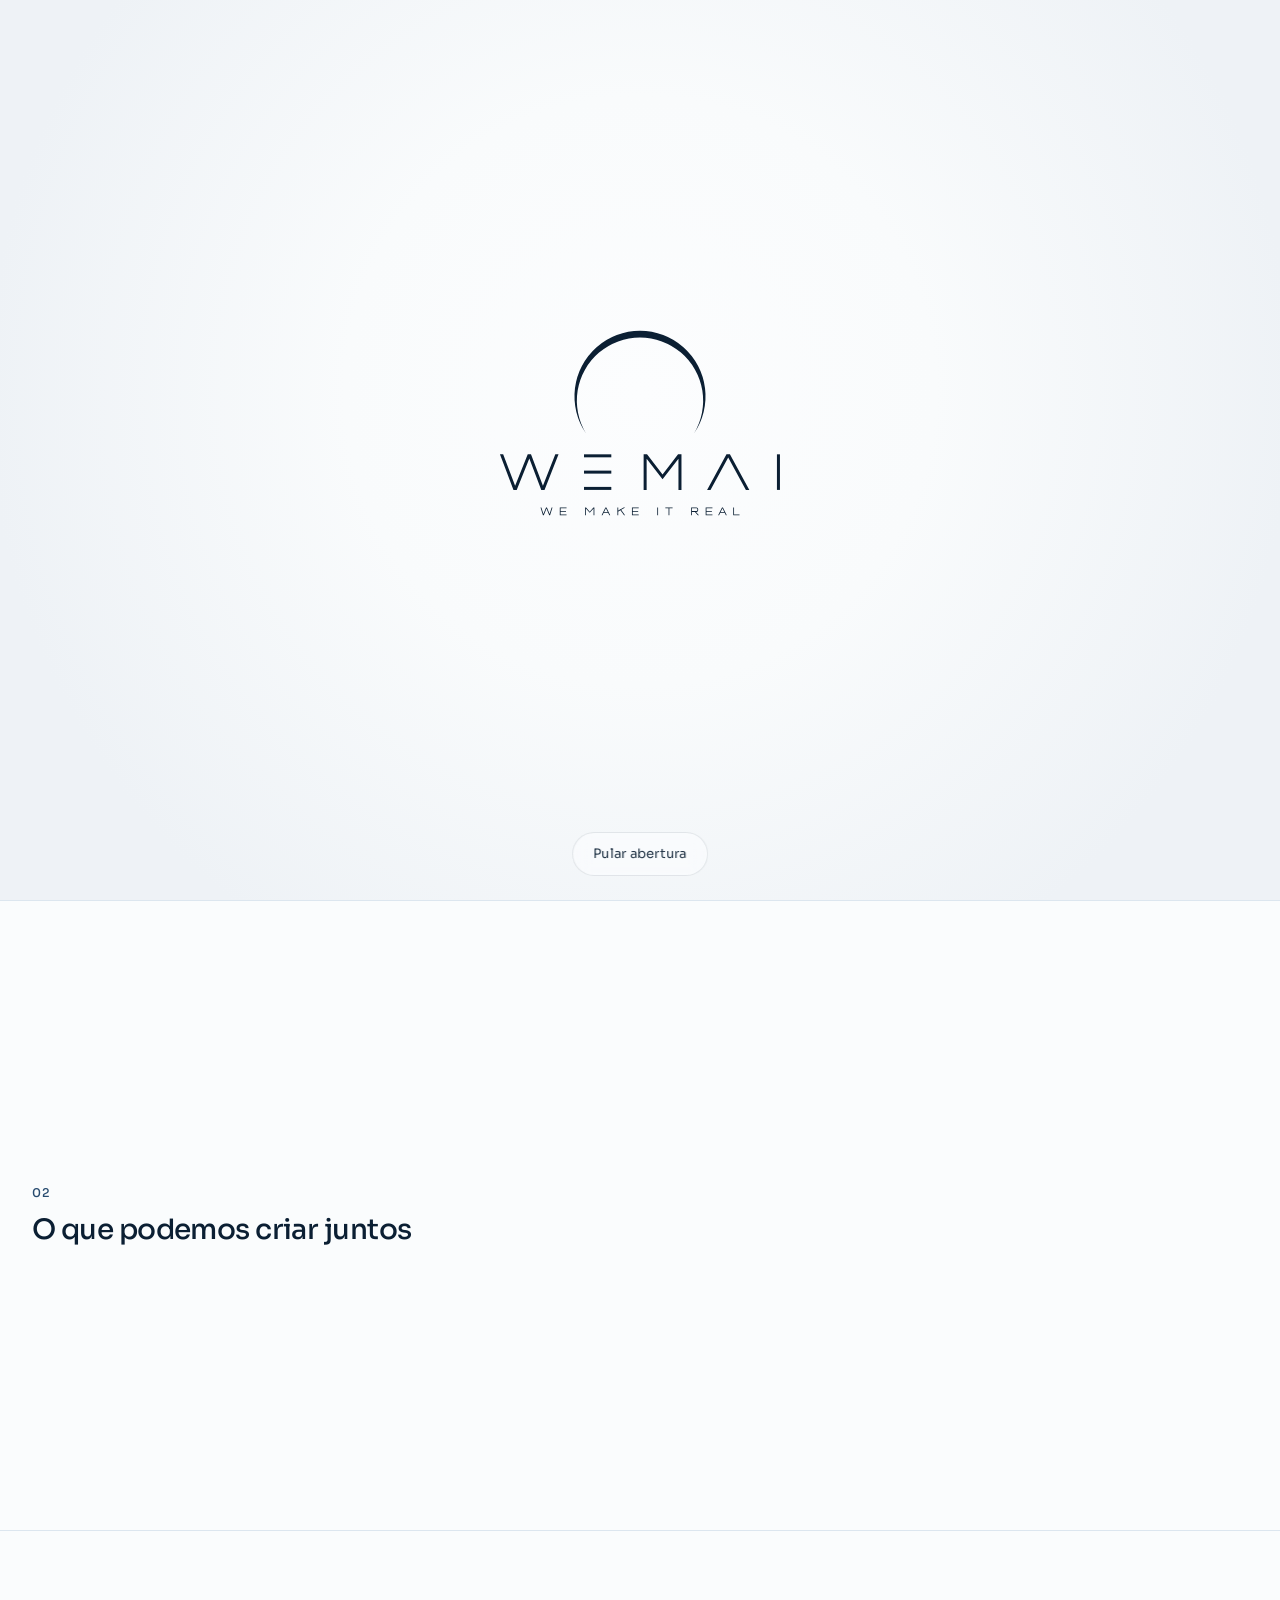
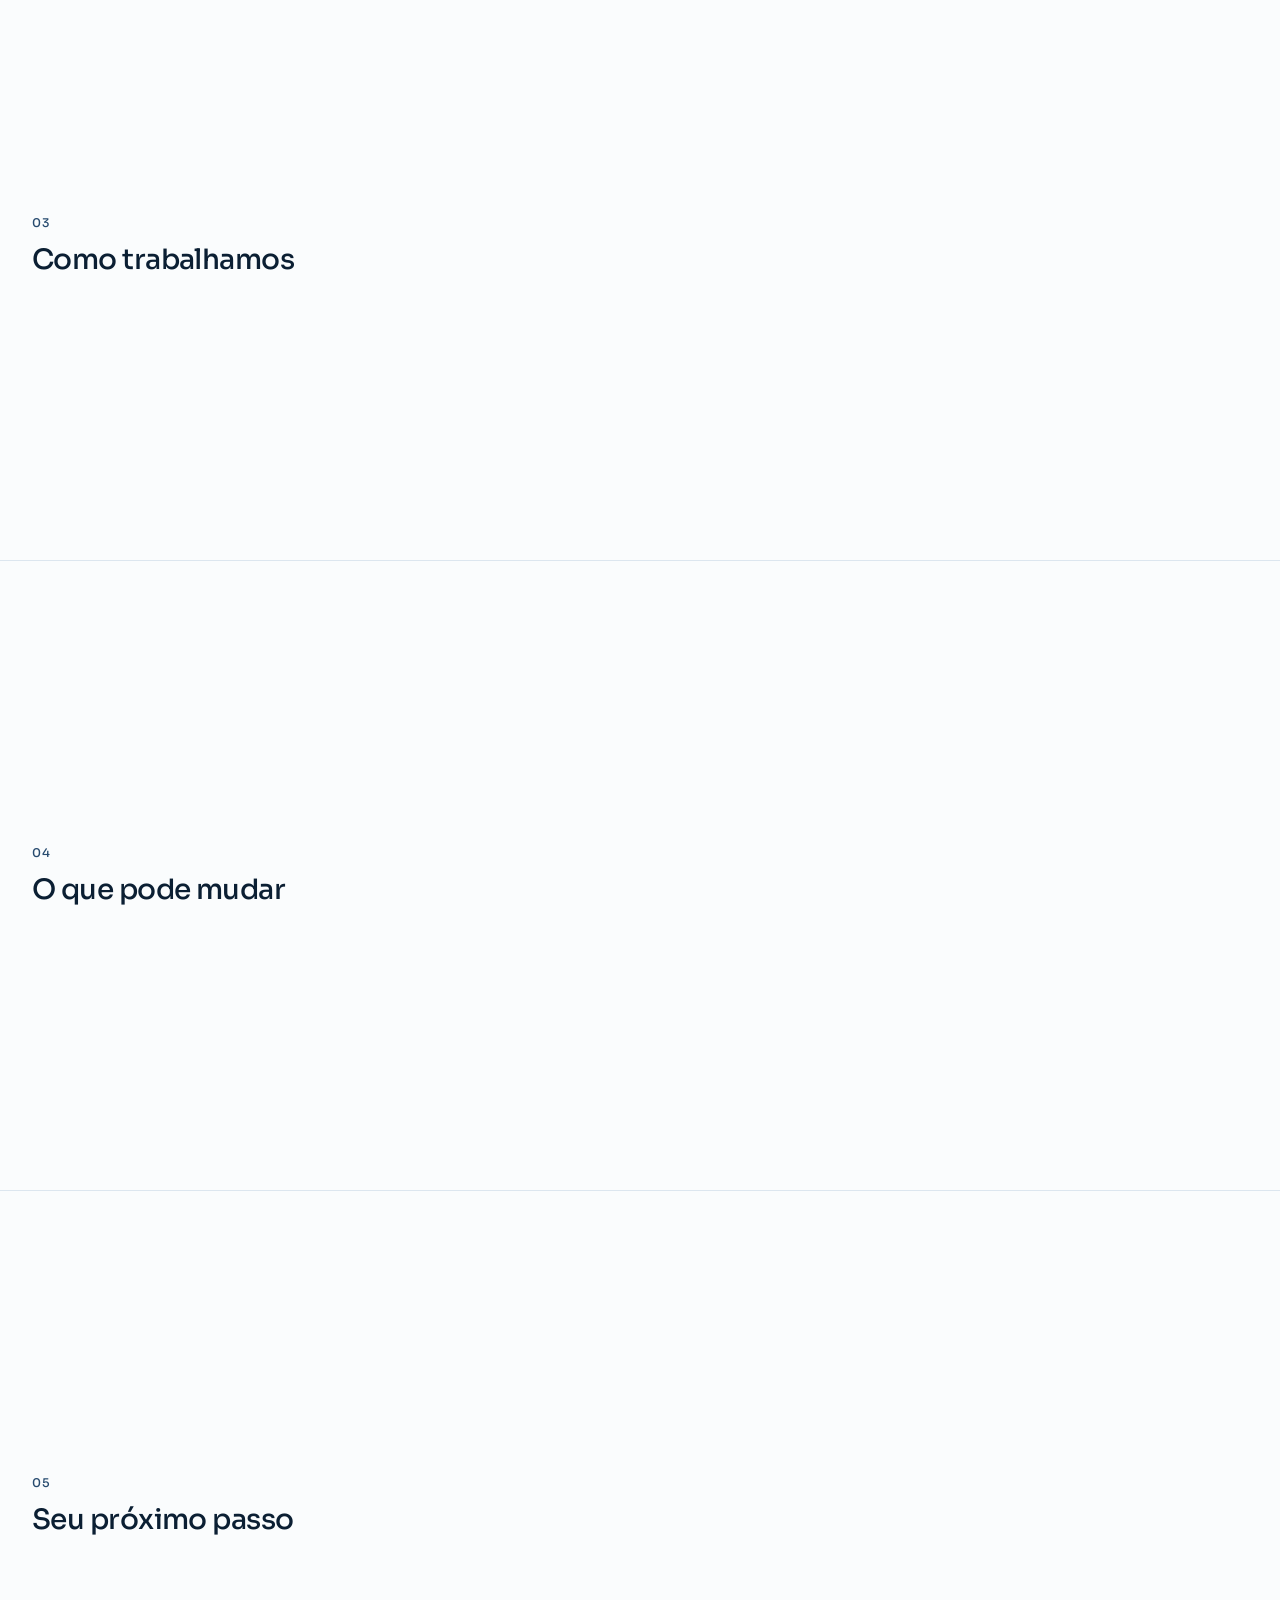
==== index.html @ 96b06f73 "ajuste profundidade tunel e iluminação" ====
<!doctype html>
<html lang="pt-BR" class="no-js">
<head>
  <meta charset="utf-8">
  <meta name="viewport" content="width=device-width, initial-scale=1, viewport-fit=cover">
  <title>WEMAI — We Make It Real</title>
  <meta name="description" content="Criamos experiências digitais, sites e sistemas sob medida para ajudar você a se apresentar melhor, simplificar processos e abrir novas possibilidades de crescimento.">

  <!-- Compartilhamento (WhatsApp, LinkedIn, Facebook, X...) -->
  <meta property="og:type" content="website">
  <meta property="og:locale" content="pt_BR">
  <meta property="og:site_name" content="WEMAI">
  <meta property="og:title" content="WEMAI — We Make It Real">
  <meta property="og:description" content="Criamos experiências digitais, sites e sistemas sob medida para ajudar você a se apresentar melhor, simplificar processos e abrir novas possibilidades de crescimento.">
  <meta name="twitter:card" content="summary">
  <meta name="twitter:title" content="WEMAI — We Make It Real">
  <meta name="twitter:description" content="Criamos experiências digitais, sites e sistemas sob medida para ajudar você a se apresentar melhor, simplificar processos e abrir novas possibilidades de crescimento.">
  <meta name="theme-color" content="#0B1F33">
  <link rel="icon" type="image/svg+xml" href="brand/wemai-icone-app.svg">

  <!--
    Decide, antes da primeira pintura, se a abertura será exibida.
    Não exibe quando: movimento reduzido, já vista nesta sessão ou acesso direto a uma seção.
    ?intro=1 força a abertura (útil para testes).
  -->
  <script>
    (function () {
      var root = document.documentElement;
      root.classList.remove('no-js');
      root.classList.add('js');

      // Versão do CTA em avaliação: ?cta=botao mostra o botão leve.
      if (/[?&]cta=botao\b/.test(location.search)) root.setAttribute('data-cta', 'botao');

      var force = /[?&]intro=1\b/.test(location.search);
      var reduce = window.matchMedia && matchMedia('(prefers-reduced-motion: reduce)').matches;
      var deepLink = location.hash && location.hash !== '#inicio';
      var seen = false;
      try { seen = sessionStorage.getItem('wemai:intro-seen') === '1'; } catch (e) {}

      if (force || (!reduce && !seen && !deepLink)) {
        root.classList.add('intro-pending');
        // Segurança: se o script da abertura falhar, o conteúdo aparece mesmo assim.
        window.__wemaiIntroFailsafe = setTimeout(function () {
          root.classList.remove('intro-pending');
        }, 14000);
      }
    })();
  </script>

  <link rel="preload" as="image" href="img/home-paisagem.webp" type="image/webp" fetchpriority="high">

  <link rel="preconnect" href="https://fonts.googleapis.com">
  <link rel="preconnect" href="https://fonts.gstatic.com" crossorigin>
  <link rel="stylesheet" href="https://fonts.googleapis.com/css2?family=Sora:wght@300;400;500&display=swap">

  <link rel="stylesheet" href="css/base.css">
  <link rel="stylesheet" href="css/header.css">
  <link rel="stylesheet" href="css/hero.css">
  <link rel="stylesheet" href="css/intro.css">

  <script src="js/intro.js" defer></script>
  <script src="js/nav.js" defer></script>
</head>
<body>

  <a class="skip-link" href="#conteudo">Pular para o conteúdo</a>

  <button class="intro-skip" type="button" data-intro-skip>Pular abertura</button>

  <!-- ============================================================
       Cabeçalho
       ============================================================ -->
  <header class="site-header" data-header>
    <div class="site-header__bar">
      <a class="brand" href="#inicio" aria-label="WEMAI — voltar ao início" data-reveal style="--i:0">
        <!-- Arquivos oficiais, sem alterações: no mobile, a versão sem a frase de assinatura. -->
        <picture>
          <source media="(max-width: 767px)" srcset="brand/wemai-logo-branco-sem-frase.svg" width="1257" height="775">
          <img class="brand__logo" src="brand/wemai-logo-branco.svg" alt="" width="1257" height="876">
        </picture>
      </a>

      <button class="menu-toggle" type="button" aria-expanded="false" aria-controls="site-menu" aria-label="Abrir menu" data-menu-toggle data-reveal style="--i:1">
        <span class="menu-toggle__line" aria-hidden="true"></span>
        <span class="menu-toggle__line" aria-hidden="true"></span>
      </button>
    </div>

    <nav class="menu" id="site-menu" aria-label="Navegação principal">
      <ol class="menu__list">
        <li class="menu__item" style="--i:0"><a class="menu__link" href="#inicio"><span class="menu__index" aria-hidden="true">01</span>Início</a></li>
        <li class="menu__item" style="--i:1"><a class="menu__link" href="#solucoes"><span class="menu__index" aria-hidden="true">02</span>Soluções</a></li>
        <li class="menu__item" style="--i:2"><a class="menu__link" href="#como-trabalhamos"><span class="menu__index" aria-hidden="true">03</span>Como trabalhamos</a></li>
        <li class="menu__item" style="--i:3"><a class="menu__link" href="#o-que-pode-mudar"><span class="menu__index" aria-hidden="true">04</span>O que pode mudar</a></li>
      </ol>
      <div class="menu__footer menu__item" style="--i:4">
        <a class="button" href="#contato">
          Contato
          <span class="button__icon" aria-hidden="true">
            <svg width="16" height="16" viewBox="0 0 16 16" fill="none" stroke="currentColor" stroke-width="1.5" stroke-linecap="round" stroke-linejoin="round"><path d="M4 12 12 4M5.5 4H12v6.5"/></svg>
          </span>
        </a>
      </div>
    </nav>
  </header>

  <main id="conteudo">

    <!-- ============================================================
         01 — Abertura e Home
         Camadas independentes, de trás para frente:
         1. paisagem (img/home-paisagem.webp)
         2. arquitetura do portal + logo original (SVG controlado por js/intro.js)
         3. véu de leitura
         4. interface
         ============================================================ -->
    <section class="hero" id="inicio" aria-labelledby="hero-title" data-hero>

      <div class="scene" aria-hidden="true">
        <!-- Paisagem em dois planos da mesma imagem: céu/montanhas (distante) e água próxima. -->
        <img class="scene__landscape" src="img/home-paisagem.webp" alt="" width="941" height="1672" fetchpriority="high" decoding="async" data-landscape>
        <img class="scene__landscape scene__landscape--near" src="img/home-paisagem.webp" alt="" width="941" height="1672" decoding="async" data-landscape-near>

        <!--
          Portal. Paths da logo copiados sem alteração de brand/wemai-logo-principal.svg.
          O arco nunca é fechado: não há máscara com a forma do vão, base nem piso.
          Quem se transforma é o espaço inteiro, visto por uma câmera em trilho:
          - campo de profundidade (plano da saída): começa idêntico ao fundo claro; as
            bordas da tela viram paredes próximas e claras, o centro se aprofunda aos poucos
            e a saída para a paisagem se abre em degradê, sem contorno;
          - camadas: contornos abertos do próprio arco, em linhas finas de baixa opacidade,
            distribuídos em profundidades diferentes (inclusive à frente da logo);
          - entrada: a logo original.
        -->
        <div class="portal" data-portal-layer>
          <svg class="portal__svg" focusable="false">
            <defs>
              <!-- Abóbada e paredes: a saída é transparente no centro; em volta, o espaço se
                   aprofunda e clareia em direção às bordas (paredes próximas). Cores e
                   opacidades dos stops são definidas por js/intro.js. -->
              <radialGradient id="portal-space" gradientUnits="userSpaceOnUse" cx="886.5" cy="364" r="720"
                gradientTransform="translate(886.5 364) scale(1.12 1) translate(-886.5 -364)" data-space>
                <stop offset="0" stop-color="#FAFCFD"/>
                <stop offset=".3" stop-color="#FAFCFD"/>
                <stop offset=".36" stop-color="#FAFCFD"/>
                <stop offset=".45" stop-color="#FAFCFD"/>
                <stop offset=".7" stop-color="#FAFCFD"/>
                <stop offset="1" stop-color="#FAFCFD"/>
              </radialGradient>
              <!-- A abóbada só existe acima das pontas do arco: some em degradê antes delas,
                   então nada se fecha sob o arco. -->
              <linearGradient id="portal-space-fade" gradientUnits="userSpaceOnUse" x1="0" y1="440" x2="0" y2="620">
                <stop offset="0" stop-color="#fff"/>
                <stop offset="1" stop-color="#000"/>
              </linearGradient>
              <mask id="portal-space-mask" maskUnits="userSpaceOnUse" x="-20000" y="-20000" width="40000" height="40000">
                <rect x="-20000" y="-20000" width="40000" height="40000" fill="url(#portal-space-fade)"/>
              </mask>
              <!-- Piso próximo: claro junto à borda inferior da tela, sem linha alguma. -->
              <linearGradient id="portal-floor" gradientUnits="userSpaceOnUse" x1="0" y1="480" x2="0" y2="1150" data-floor>
                <stop offset="0" stop-color="#FAFCFD" stop-opacity="0"/>
                <stop offset=".5" stop-color="#FAFCFD" stop-opacity=".55"/>
                <stop offset="1" stop-color="#FAFCFD" stop-opacity=".95"/>
              </linearGradient>
              <!-- Luz ambiente: um pouco mais luminosa atrás do arco, levemente mais fria nas
                   bordas. Diferença mínima — a tela inicial continua limpa. -->
              <radialGradient id="portal-ambient" gradientUnits="userSpaceOnUse" cx="886.5" cy="330" r="2800" data-ambient>
                <stop offset="0" stop-color="#FCFDFE"/>
                <stop offset=".45" stop-color="#F9FBFC"/>
                <stop offset="1" stop-color="#EEF2F6"/>
              </radialGradient>
              <!-- Luminosidade azulada e difusa no vão do arco, antes de a paisagem aparecer. -->
              <radialGradient id="portal-glow" gradientUnits="userSpaceOnUse" cx="886.5" cy="340" r="340"
                gradientTransform="translate(886.5 340) scale(1 1.12) translate(-886.5 -340)">
                <stop offset="0" stop-color="#BED8EE" stop-opacity=".9"/>
                <stop offset=".55" stop-color="#D2E4F3" stop-opacity=".45"/>
                <stop offset="1" stop-color="#E6EEF6" stop-opacity="0"/>
              </radialGradient>
              <!-- Face do arco à medida que ganha escala: o azul-marinho recebe luz de cima. -->
              <linearGradient id="portal-face" gradientUnits="userSpaceOnUse" x1="0" y1="85" x2="0" y2="494.63">
                <stop offset="0" stop-color="#1D3A58"/>
                <stop offset=".45" stop-color="#0B1F33"/>
              </linearGradient>
            </defs>

            <g data-plane="exit">
              <!-- Névoa com luz ambiente: cobre tudo na identidade e se dissipa enquanto a saída se abre. -->
              <rect x="-20000" y="-20000" width="40000" height="40000" fill="url(#portal-ambient)" data-haze/>
              <rect x="-20000" y="-20000" width="40000" height="40000" fill="url(#portal-floor)" data-space-layer/>
              <rect x="-20000" y="-20000" width="40000" height="40000" fill="url(#portal-space)" mask="url(#portal-space-mask)" data-space-layer/>
              <!-- Luz azulada no vão: acima do espaço, cede lugar à paisagem quando a saída se abre. -->
              <rect x="-20000" y="-20000" width="40000" height="40000" fill="url(#portal-glow)" opacity="0" data-glow/>
            </g>

            <!-- Camadas: o JS replica este contorno aberto (externo do arco) em várias profundidades. -->
            <g class="portal__ribs" data-ribs>
              <path class="portal__rib" d="M671 494.63 A261.5 261.5 0 1 1 1102 494.63" data-rib-template/>
            </g>

            <g data-plane="front">
                <g class="portal__mark" data-mark>
                  <path d="M671 494.63 A261.5 261.5 0 1 1 1102 494.63 A252 252 0 1 0 671 494.63 Z"/>
                  <!-- Volume do arco: só aparece depois que a transformação começa. -->
                  <path fill="url(#portal-face)" opacity="0" data-face d="M671 494.63 A261.5 261.5 0 1 1 1102 494.63 A252 252 0 1 0 671 494.63 Z"/>
                  <g data-wordmark>
                    <g>
                      <path d="M340.42 578 L388.15 703.52 L438.53 578 L451.42 578 L499.1 703.39 L548.55 578 L561.45 578 L505.45 720 L492.58 720 L444.85 594.48 L394.47 720 L381.58 720 L327.58 578 Z"/>
                      <path d="M663 578 L772 578 L772 590 L663 590 Z"/>
                      <path d="M663 643 L772 643 L772 655 L663 655 Z"/>
                      <path d="M663 708 L772 708 L772 720 L663 720 Z"/>
                      <path d="M901 720 L901 578 L914.58 578 L976.5 658.18 L1038.42 578 L1052 578 L1052 720 L1040 720 L1040 595.59 L976.5 677.82 L913 595.59 L913 720 Z"/>
                      <path d="M1154.16 720 L1231.66 578 L1245.34 578 L1322.84 720 L1309.16 720 L1238.5 590.52 L1167.84 720 Z"/>
                      <path d="M1433 578 L1445 578 L1445 720 L1433 720 Z"/>
                    </g>
                    <g>
                      <path d="M492.88 790 L501.11 816.25 L511.68 790 L515.12 790 L525.69 816.25 L533.92 790 L537.28 790 L527.56 821 L524.16 821 L513.4 794.28 L502.64 821 L499.24 821 L489.52 790 Z"/>
                      <path d="M566.4 790 L593.4 790 L593.4 793.2 L569.6 793.2 L569.6 803.9 L591.24 803.9 L591.24 807.1 L569.6 807.1 L569.6 817.8 L593.4 817.8 L593.4 821 L566.4 821 Z"/>
                      <path d="M667.4 821 L667.4 790 L671.13 790 L685.9 806.8 L700.67 790 L704.4 790 L704.4 821 L701.2 821 L701.2 794.24 L685.9 811.64 L670.6 794.24 L670.6 821 Z"/>
                      <path d="M733.21 821 L748.61 790 L752.19 790 L767.59 821 L764.01 821 L750.4 793.6 L736.79 821 Z"/>
                      <path d="M741.49 807.93 L759.31 807.93 L760.9 811.13 L739.9 811.13 Z"/>
                      <path d="M796.4 790 L799.6 790 L799.6 821 L796.4 821 Z"/>
                      <path d="M798 803.64 L821.06 790 L827.34 790 L798 807.36 Z"/>
                      <path d="M810.39 798.17 L826.77 821 L822.83 821 L807.62 799.81 Z"/>
                      <path d="M854.4 790 L881.4 790 L881.4 793.2 L857.6 793.2 L857.6 803.9 L879.24 803.9 L879.24 807.1 L857.6 807.1 L857.6 817.8 L881.4 817.8 L881.4 821 L854.4 821 Z"/>
                      <path d="M955.4 790 L958.6 790 L958.6 821 L955.4 821 Z"/>
                      <path d="M987.6 790 L1016.6 790 L1016.6 793.2 L1003.7 793.2 L1003.7 821 L1000.5 821 L1000.5 793.2 L987.6 793.2 Z"/>
                      <path d="M1090.6 790 L1112.1 790 A6.5 6.5 0 0 1 1118.6 796.5 L1118.6 801.22 A6.5 6.5 0 0 1 1112.1 807.72 L1110.08 807.72 L1121.73 821 L1117.47 821 L1105.83 807.72 L1093.8 807.72 L1093.8 821 L1090.6 821 Z M1093.8 793.2 L1093.8 804.52 L1112.1 804.52 A3.3 3.3 0 0 0 1115.4 801.22 L1115.4 796.5 A3.3 3.3 0 0 0 1112.1 793.2 Z"/>
                      <path d="M1148.6 790 L1175.6 790 L1175.6 793.2 L1151.8 793.2 L1151.8 803.9 L1173.44 803.9 L1173.44 807.1 L1151.8 807.1 L1151.8 817.8 L1175.6 817.8 L1175.6 821 L1148.6 821 Z"/>
                      <path d="M1198.41 821 L1213.81 790 L1217.39 790 L1232.79 821 L1229.21 821 L1215.6 793.6 L1201.99 821 Z"/>
                      <path d="M1206.69 807.93 L1224.51 807.93 L1226.1 811.13 L1205.1 811.13 Z"/>
                      <path d="M1258.6 790 L1261.8 790 L1261.8 817.8 L1283.6 817.8 L1283.6 821 L1258.6 821 Z"/>
                    </g>
                  </g>
                </g>
            </g>
          </svg>
        </div>

        <div class="scene__tone"></div>
      </div>

      <div class="hero__content">
        <div class="hero__message">
          <h1 class="hero__title" id="hero-title" data-reveal style="--i:2">Seu negócio tem potencial para ir mais longe.</h1>
          <p class="hero__lead" data-reveal style="--i:3">Nós criamos a tecnologia que ajuda você a chegar lá.</p>
          <p class="hero__desc" data-reveal style="--i:4">Sites, sistemas personalizados e produtos digitais sob medida.</p>
        </div>

        <div class="hero__action" data-reveal style="--i:5">
          <!-- Duas versões em teste: flutuante (padrão) e botão leve (?cta=botao). -->
          <a class="cta" href="#solucoes">
            <span class="cta__label">Conhecer nossas soluções</span>
            <svg class="cta__arrow" width="16" height="16" viewBox="0 0 16 16" fill="none" stroke="currentColor" stroke-width="1.25" stroke-linecap="round" stroke-linejoin="round" aria-hidden="true" focusable="false"><path d="M8 2.5v11M4 9.5l4 4 4-4"/></svg>
          </a>
        </div>
      </div>
    </section>

    <!-- ============================================================
         Seções futuras — PROVISÓRIO
         Apenas âncoras para validar a navegação. Serão substituídas
         pelas seções aprovadas nas próximas etapas.
         ============================================================ -->
    <section class="section-placeholder" id="solucoes" tabindex="-1" aria-labelledby="t-solucoes">
      <span class="section-placeholder__index">02</span>
      <h2 id="t-solucoes">O que podemos criar juntos</h2>
    </section>
    <section class="section-placeholder" id="como-trabalhamos" tabindex="-1" aria-labelledby="t-como">
      <span class="section-placeholder__index">03</span>
      <h2 id="t-como">Como trabalhamos</h2>
    </section>
    <section class="section-placeholder" id="o-que-pode-mudar" tabindex="-1" aria-labelledby="t-mudar">
      <span class="section-placeholder__index">04</span>
      <h2 id="t-mudar">O que pode mudar</h2>
    </section>
    <section class="section-placeholder" id="contato" tabindex="-1" aria-labelledby="t-contato">
      <span class="section-placeholder__index">05</span>
      <h2 id="t-contato">Seu próximo passo</h2>
    </section>

  </main>
</body>
</html>
---- css/base.css ----
/* ==========================================================================
   WEMAI — Fundamentos
   Tokens de design, reset, tipografia e utilitários compartilhados.
   ========================================================================== */

:root {
  /* Paleta da marca */
  --navy: #0B1F33;
  --blue: #274B6F;
  --cyan: #7EC8E3;
  --mist: #DCE6EF;
  --sand: #EDE9E2;
  --white: #FAFCFD;

  /* Tipografia */
  --font-sans: "Sora", ui-sans-serif, system-ui, -apple-system, "Segoe UI", Roboto, sans-serif;

  /* Layout */
  --gutter: clamp(20px, 5.6vw, 32px);
  --header-h: 76px;
  --radius-pill: 999px;

  /* Movimento */
  --ease-out: cubic-bezier(.22, .61, .36, 1);
  --ease-soft: cubic-bezier(.2, .7, .2, 1);
  --dur-fast: 200ms;
  --dur-base: 320ms;
}

/* --- Reset ---------------------------------------------------------------- */

*,
*::before,
*::after {
  box-sizing: border-box;
}

html {
  -webkit-text-size-adjust: 100%;
  text-size-adjust: 100%;
}

@media (prefers-reduced-motion: no-preference) {
  html {
    scroll-behavior: smooth;
  }
}

body {
  margin: 0;
  font-family: var(--font-sans);
  font-size: 1rem;
  line-height: 1.5;
  color: var(--navy);
  background: var(--white);
  -webkit-font-smoothing: antialiased;
  -moz-osx-font-smoothing: grayscale;
  -webkit-tap-highlight-color: transparent;
}

h1, h2, h3, p {
  margin: 0;
}

ol, ul {
  margin: 0;
  padding: 0;
  list-style: none;
}

a {
  color: inherit;
  text-decoration: none;
}

button {
  font: inherit;
  color: inherit;
  background: none;
  border: 0;
  padding: 0;
  cursor: pointer;
}

svg {
  display: block;
}

:focus-visible {
  outline: 2px solid var(--cyan);
  outline-offset: 3px;
  border-radius: 4px;
}

[tabindex="-1"]:focus {
  outline: none;
}

/* --- Utilitários ---------------------------------------------------------- */

.skip-link {
  position: absolute;
  z-index: 200;
  left: var(--gutter);
  top: 12px;
  padding: 10px 16px;
  border-radius: var(--radius-pill);
  background: var(--white);
  color: var(--navy);
  font-size: .875rem;
  transform: translateY(-200%);
}

.skip-link:focus-visible {
  transform: none;
}

/* --- Botão ---------------------------------------------------------------- */

.button {
  display: flex;
  align-items: center;
  justify-content: space-between;
  gap: 16px;
  width: 100%;
  max-width: 420px;
  min-height: 56px;
  padding: 8px 8px 8px 24px;
  border-radius: var(--radius-pill);
  background: var(--white);
  color: var(--navy);
  font-size: 1rem;
  font-weight: 500;
  letter-spacing: -.005em;
  transition:
    background-color var(--dur-fast) var(--ease-out),
    transform var(--dur-fast) var(--ease-out);
}

.button__icon {
  display: grid;
  place-items: center;
  flex: none;
  width: 40px;
  height: 40px;
  border-radius: 50%;
  background: var(--navy);
  color: var(--white);
  transition: transform var(--dur-base) var(--ease-soft);
}

.button:focus-visible {
  outline-offset: 4px;
  border-radius: var(--radius-pill);
}

@media (hover: hover) {
  .button:hover {
    background: var(--mist);
  }

  .button:hover .button__icon {
    transform: translateY(2px);
  }
}

.button:active {
  transform: scale(.985);
}

/* --- Revelação progressiva após a abertura ------------------------------- */

/* Enquanto a abertura acontece, a página fica parada no topo. */
.intro-pending,
.intro-pending body {
  overflow: hidden;
}

[data-reveal] {
  transition:
    opacity 1.2s var(--ease-out),
    transform 1.4s var(--ease-soft);
  transition-delay: calc(var(--i, 0) * 150ms);
}

.intro-pending [data-reveal] {
  opacity: 0;
  transform: translateY(10px);
}

@media (prefers-reduced-motion: reduce) {
  [data-reveal] {
    transition: opacity .3s linear;
    transition-delay: 0s;
  }

  .intro-pending [data-reveal] {
    transform: none;
  }
}

/* --- Seções futuras (PROVISÓRIO — substituir nas próximas etapas) -------- */

.section-placeholder {
  display: grid;
  align-content: center;
  gap: 12px;
  min-height: 70vh;
  min-height: 70svh;
  padding: 96px var(--gutter);
  border-top: 1px solid var(--mist);
  scroll-margin-top: var(--header-h);
}

.section-placeholder__index {
  font-size: .75rem;
  font-weight: 500;
  letter-spacing: .12em;
  color: var(--blue);
}

.section-placeholder h2 {
  font-size: 1.75rem;
  font-weight: 500;
  letter-spacing: -.02em;
  line-height: 1.15;
}
---- css/header.css ----
/* ==========================================================================
   WEMAI — Cabeçalho e menu (mobile)
   ========================================================================== */

.site-header {
  position: fixed;
  inset: 0 0 auto;
  z-index: 50;
  height: calc(var(--header-h) + env(safe-area-inset-top));
  padding-top: env(safe-area-inset-top);
  color: var(--white);
}

/* Fundo que só aparece depois que a Home sai da tela. */
.site-header::before {
  content: "";
  position: absolute;
  inset: 0;
  background: rgba(11, 31, 51, .88);
  -webkit-backdrop-filter: blur(14px);
  backdrop-filter: blur(14px);
  opacity: 0;
  transition: opacity .35s var(--ease-out);
}

.site-header.is-solid::before {
  opacity: 1;
}

.menu-open .site-header::before {
  opacity: 0;
}

.site-header__bar {
  position: relative;
  display: flex;
  align-items: center;
  justify-content: space-between;
  height: var(--header-h);
  padding: 0 calc(var(--gutter) - 10px) 0 var(--gutter);
}

/* --- Logo ----------------------------------------------------------------- */

.brand {
  display: block;
  margin-left: -4px;
  padding: 8px 4px;
}

.brand picture {
  display: block;
}

.brand__logo {
  display: block;
  width: auto;
  height: 56px; /* o viewBox oficial inclui respiro ao redor da marca */
}

/* Mobile: versão sem a frase (brand/wemai-logo-branco-sem-frase.svg), mais compacta. */
@media (max-width: 767px) {
  .brand__logo {
    height: 50px;
  }
}

/* --- Botão de menu -------------------------------------------------------- */

.menu-toggle {
  position: relative;
  width: 48px;
  height: 48px;
  border-radius: 50%;
}

.menu-toggle__line {
  position: absolute;
  left: 13px;
  width: 22px;
  height: 1.5px;
  border-radius: 1px;
  background: currentColor;
  transition: transform var(--dur-base) var(--ease-soft);
}

.menu-toggle__line:first-child {
  top: 20px;
}

.menu-toggle__line:last-child {
  top: 27px;
}

.menu-toggle[aria-expanded="true"] .menu-toggle__line:first-child {
  transform: translateY(3.5px) rotate(45deg);
}

.menu-toggle[aria-expanded="true"] .menu-toggle__line:last-child {
  transform: translateY(-3.5px) rotate(-45deg);
}

.menu-toggle:focus-visible {
  border-radius: 50%;
  outline-offset: 0;
}

/* Sem JavaScript o menu não abre; o conteúdo continua acessível pela rolagem. */
.no-js .menu-toggle {
  display: none;
}

/* --- Painel de navegação -------------------------------------------------- */

.menu {
  position: fixed;
  inset: 0;
  z-index: -1;
  display: flex;
  flex-direction: column;
  padding:
    calc(var(--header-h) + env(safe-area-inset-top) + 24px)
    var(--gutter)
    calc(28px + env(safe-area-inset-bottom));
  background: var(--navy);
  overflow-y: auto;
  overscroll-behavior: contain;
  visibility: hidden;
  opacity: 0;
  transition:
    opacity .3s var(--ease-out),
    visibility 0s linear .3s;
}

.menu-open {
  overflow: hidden;
}

.menu-open .menu {
  visibility: visible;
  opacity: 1;
  transition: opacity .3s var(--ease-out), visibility 0s;
}

.menu__item {
  opacity: 0;
  transform: translateY(10px);
  transition:
    opacity .4s var(--ease-out),
    transform .5s var(--ease-soft);
}

.menu-open .menu__item {
  opacity: 1;
  transform: none;
  transition-delay: calc(60ms + var(--i, 0) * 50ms);
}

.menu__link {
  display: flex;
  align-items: baseline;
  gap: 16px;
  padding: 18px 0;
  border-bottom: 1px solid rgba(220, 230, 239, .14);
  font-size: clamp(1.5rem, 1.1rem + 2vw, 1.875rem);
  font-weight: 400;
  line-height: 1.15;
  letter-spacing: -.02em;
  transition: color var(--dur-fast) var(--ease-out);
}

.menu__link:focus-visible {
  outline-offset: -2px;
}

@media (hover: hover) {
  .menu__link:hover {
    color: var(--cyan);
  }
}

.menu__index {
  min-width: 2ch;
  font-size: .75rem;
  font-weight: 500;
  letter-spacing: .1em;
  color: var(--cyan);
  font-variant-numeric: tabular-nums;
  transform: translateY(-.35em);
}

.menu__footer {
  margin-top: auto;
  padding-top: 40px;
}

@media (prefers-reduced-motion: reduce) {
  .menu__item {
    transform: none;
  }

  .menu-toggle__line {
    transition: none;
  }
}
---- css/hero.css ----
/* ==========================================================================
   WEMAI — Home: primeira tela
   A paisagem é a mesma vista pelo vão do arco durante a abertura. Ao final da
   travessia, a câmera para logo após a entrada do portal: a paisagem ocupa a
   tela e um trecho da arquitetura permanece nas extremidades.
   ========================================================================== */

.hero {
  position: relative;
  isolation: isolate;
  height: 100vh;
  height: 100svh;
  min-height: 560px;
  overflow: hidden;
  background: var(--navy);
  color: var(--white);
}

/* --- Cena ----------------------------------------------------------------- */

.scene {
  position: absolute;
  inset: 0;
  z-index: -1;
  overflow: hidden;
}

/* O enquadramento (cover + posição) é replicado em js/intro.js para localizar o horizonte. */
.scene__landscape {
  position: absolute;
  inset: 0;
  width: 100%;
  height: 100%;
  object-fit: cover;
  object-position: 58% 50%;
}

/* Plano próximo: só a água abaixo da borda infinita (73% da imagem). Durante a travessia
   ele cresce mais rápido que o céu e as montanhas (paralaxe); ao final coincide com a imagem. */
.scene__landscape--near {
  -webkit-mask-image: linear-gradient(180deg, transparent 73.6%, #000 76.5%);
  mask-image: linear-gradient(180deg, transparent 73.6%, #000 76.5%);
}

/* Controle tonal: entra junto com a interface, para a paisagem recuar e virar
   cenário. Um véu geral discreto + reforço atrás do texto e do CTA. */
.scene__tone {
  position: absolute;
  inset: 0;
  background:
    linear-gradient(180deg,
      rgba(11, 31, 51, .66) 0%,
      rgba(11, 31, 51, .5) 28%,
      rgba(11, 31, 51, .16) 50%,
      rgba(11, 31, 51, 0) 60%),
    linear-gradient(0deg,
      rgba(11, 31, 51, .55) 0%,
      rgba(11, 31, 51, 0) 26%),
    rgba(11, 31, 51, .16);
  transition: opacity 2.2s var(--ease-out);
}

.intro-pending .scene__tone {
  opacity: 0;
}

/* --- Conteúdo ------------------------------------------------------------- */

.hero__content {
  display: flex;
  flex-direction: column;
  justify-content: space-between;
  height: 100%;
  padding:
    calc(var(--header-h) + env(safe-area-inset-top) + clamp(20px, 5svh, 48px))
    var(--gutter)
    calc(clamp(24px, 4svh, 40px) + env(safe-area-inset-bottom));
}

.hero__message {
  text-shadow: 0 1px 24px rgba(11, 31, 51, .28);
}

.hero__title {
  font-size: clamp(2rem, 1.1rem + 4.6vw, 2.625rem);
  font-weight: 400;
  line-height: 1.12;
  letter-spacing: -.025em;
  text-wrap: balance;
}

.hero__lead {
  margin-top: 16px;
  max-width: 25ch;
  font-size: clamp(1.0625rem, .98rem + .4vw, 1.1875rem);
  font-weight: 300;
  line-height: 1.5;
  color: var(--mist);
  text-wrap: pretty;
}

.hero__desc {
  margin-top: 24px;
  max-width: 30ch;
  font-size: .9375rem;
  line-height: 1.55;
  color: rgba(250, 252, 253, .9);
}

/* --- CTA ------------------------------------------------------------------
   Versão 1 (padrão): flutuante — texto, filete e seta discreta.
   Versão 2 (?cta=botao): botão leve com contorno fino e vidro sutil. */

.cta {
  display: inline-flex;
  align-items: center;
  gap: 14px;
  min-height: 48px;
  color: var(--white);
  font-size: 1rem;
  font-weight: 400;
  letter-spacing: .005em;
  text-shadow: 0 1px 16px rgba(11, 31, 51, .35);
}

.cta__label {
  padding-bottom: 6px;
  background: linear-gradient(rgba(250, 252, 253, .5), rgba(250, 252, 253, .5)) 0 100% / 100% 1px no-repeat;
  transition: background-size .5s var(--ease-soft);
}

.cta__arrow {
  flex: none;
  margin-top: -6px;
  opacity: .85;
  transition: transform .5s var(--ease-soft);
}

.cta:focus-visible {
  outline-offset: 6px;
}

@media (hover: hover) {
  .cta:hover .cta__label {
    background-size: 40% 1px;
  }

  .cta:hover .cta__arrow {
    transform: translateY(3px);
  }
}

[data-cta="botao"] .cta {
  gap: 12px;
  padding: 0 20px 0 22px;
  border: 1px solid rgba(250, 252, 253, .34);
  border-radius: var(--radius-pill);
  background: rgba(250, 252, 253, .07);
  -webkit-backdrop-filter: blur(10px);
  backdrop-filter: blur(10px);
  text-shadow: none;
  transition: background-color var(--dur-fast) var(--ease-out), border-color var(--dur-fast) var(--ease-out);
}

[data-cta="botao"] .cta__label {
  padding-bottom: 0;
  background: none;
}

[data-cta="botao"] .cta__arrow {
  margin-top: 0;
}

[data-cta="botao"] .cta:focus-visible {
  border-radius: var(--radius-pill);
  outline-offset: 4px;
}

@media (hover: hover) {
  [data-cta="botao"] .cta:hover {
    border-color: rgba(250, 252, 253, .6);
    background: rgba(250, 252, 253, .14);
  }
}

/* Telas baixas (ex.: iPhone SE): o texto não avança sobre o sol. */
@media (max-height: 700px) {
  .hero__title {
    font-size: clamp(1.75rem, 1.05rem + 3.8vw, 2.125rem);
  }

  .hero__lead {
    margin-top: 10px;
    font-size: 1rem;
  }

  .hero__desc {
    margin-top: 14px;
  }
}
---- css/intro.css ----
/* ==========================================================================
   WEMAI — Portal e abertura
   O SVG do portal vive dentro da Home: durante a abertura ele começa como a
   logo sobre fundo claro e termina como a arquitetura que emoldura a paisagem.
   ========================================================================== */

.portal {
  position: absolute;
  inset: 0;
  overflow: hidden;
}

.portal__svg {
  position: absolute;
  inset: 0;
  width: 100%;
  height: 100%;
  visibility: hidden; /* até o JS posicionar os planos */
}

.portal.is-ready .portal__svg {
  visibility: visible;
}

/* Antes do primeiro quadro, a tela já é o fundo claro da identidade. */
.intro-pending .portal:not(.is-ready) {
  background: var(--white);
}

.no-js .portal {
  display: none;
}

.portal__mark {
  fill: var(--navy);
}

/* Camadas arquitetônicas: linhas finas, sempre com 1px na tela, opacidade via JS. */
.portal__rib {
  fill: none;
  stroke-width: 1;
  vector-effect: non-scaling-stroke;
  stroke-linecap: round;
  opacity: 0;
}

/* --- Pular abertura ------------------------------------------------------- */

.intro-skip {
  display: none;
}

.intro-pending .intro-skip {
  display: block;
  position: fixed;
  z-index: 100;
  left: 50%;
  bottom: calc(24px + env(safe-area-inset-bottom));
  translate: -50% 0;
  min-height: 44px;
  padding: 0 20px;
  border: 1px solid rgba(11, 31, 51, .1);
  border-radius: var(--radius-pill);
  background: rgba(250, 252, 253, .66);
  -webkit-backdrop-filter: blur(8px);
  backdrop-filter: blur(8px);
  color: var(--navy);
  font-size: .8125rem;
  letter-spacing: .02em;
  opacity: 0;
  /* Surge só depois do momento de identidade, para a logo ficar sozinha na tela. */
  animation: intro-skip-in 1s var(--ease-out) 2.6s forwards;
}

@keyframes intro-skip-in {
  to { opacity: .9; }
}
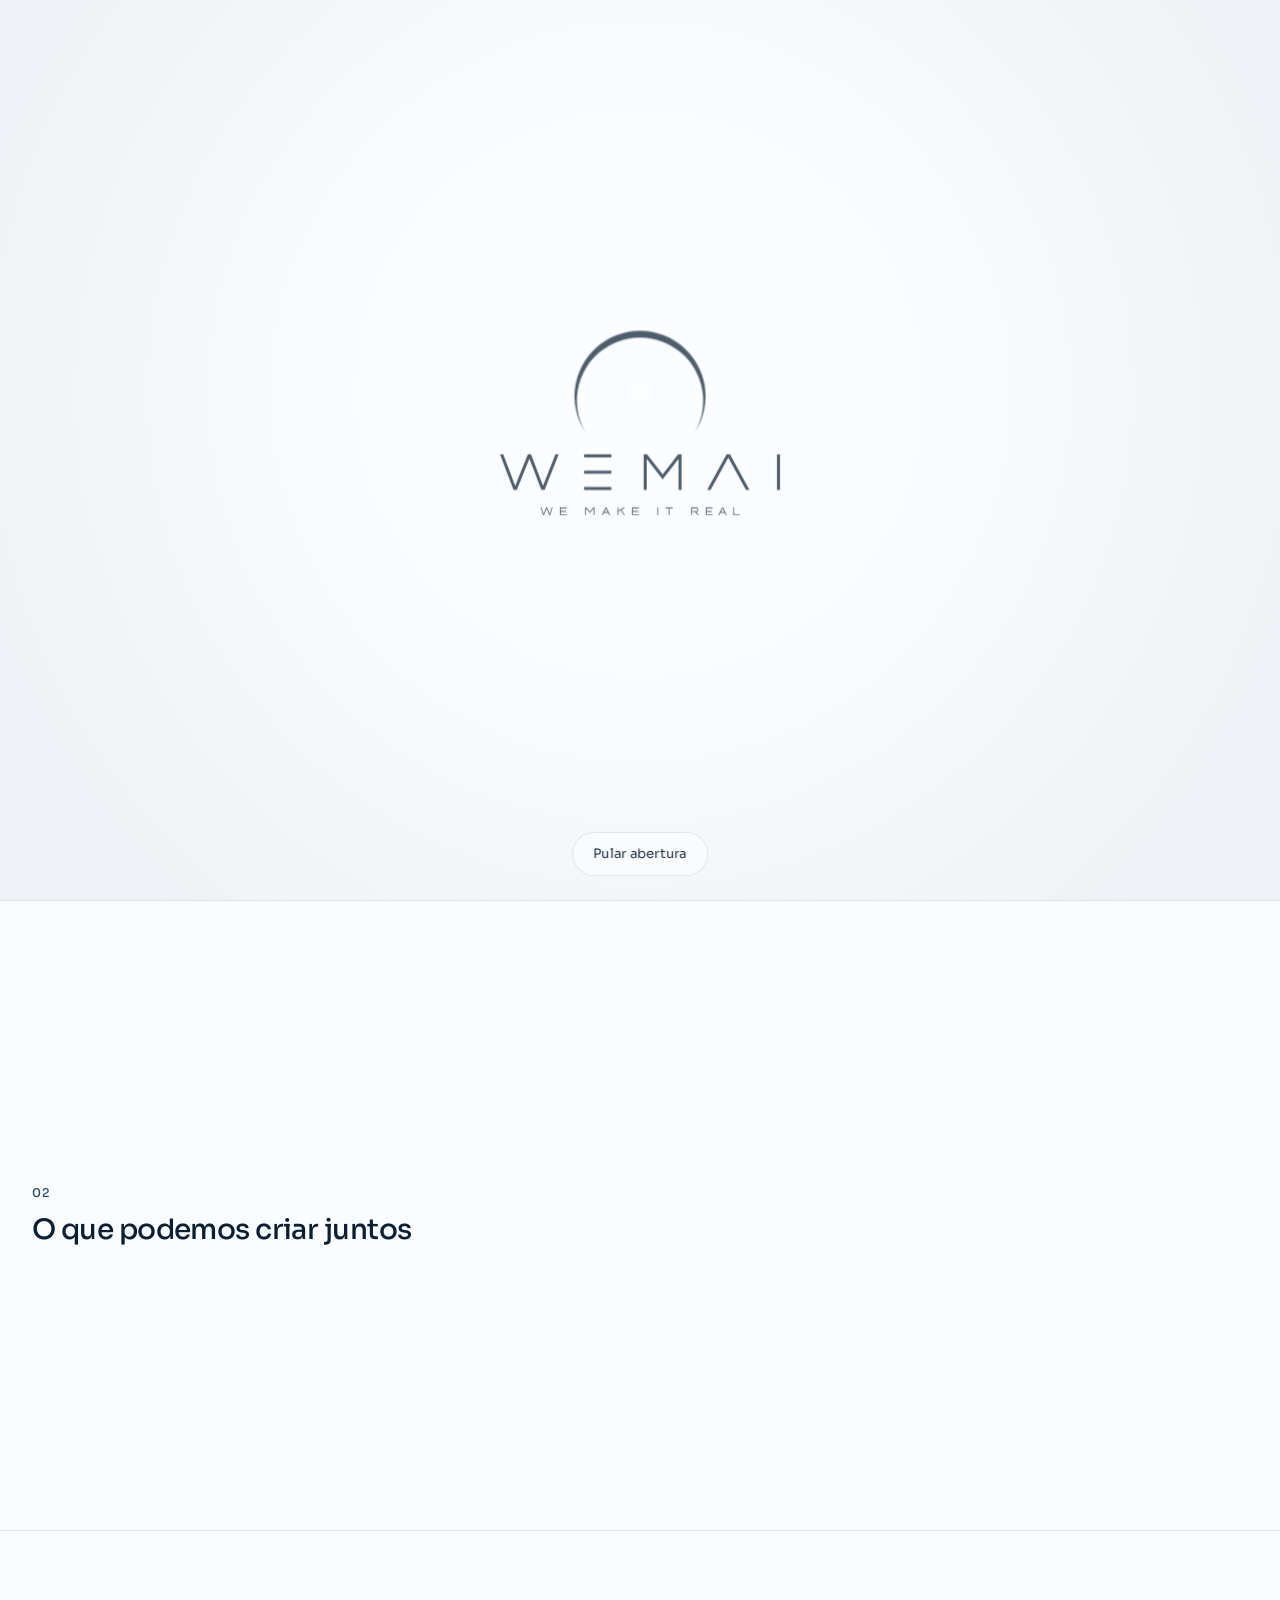
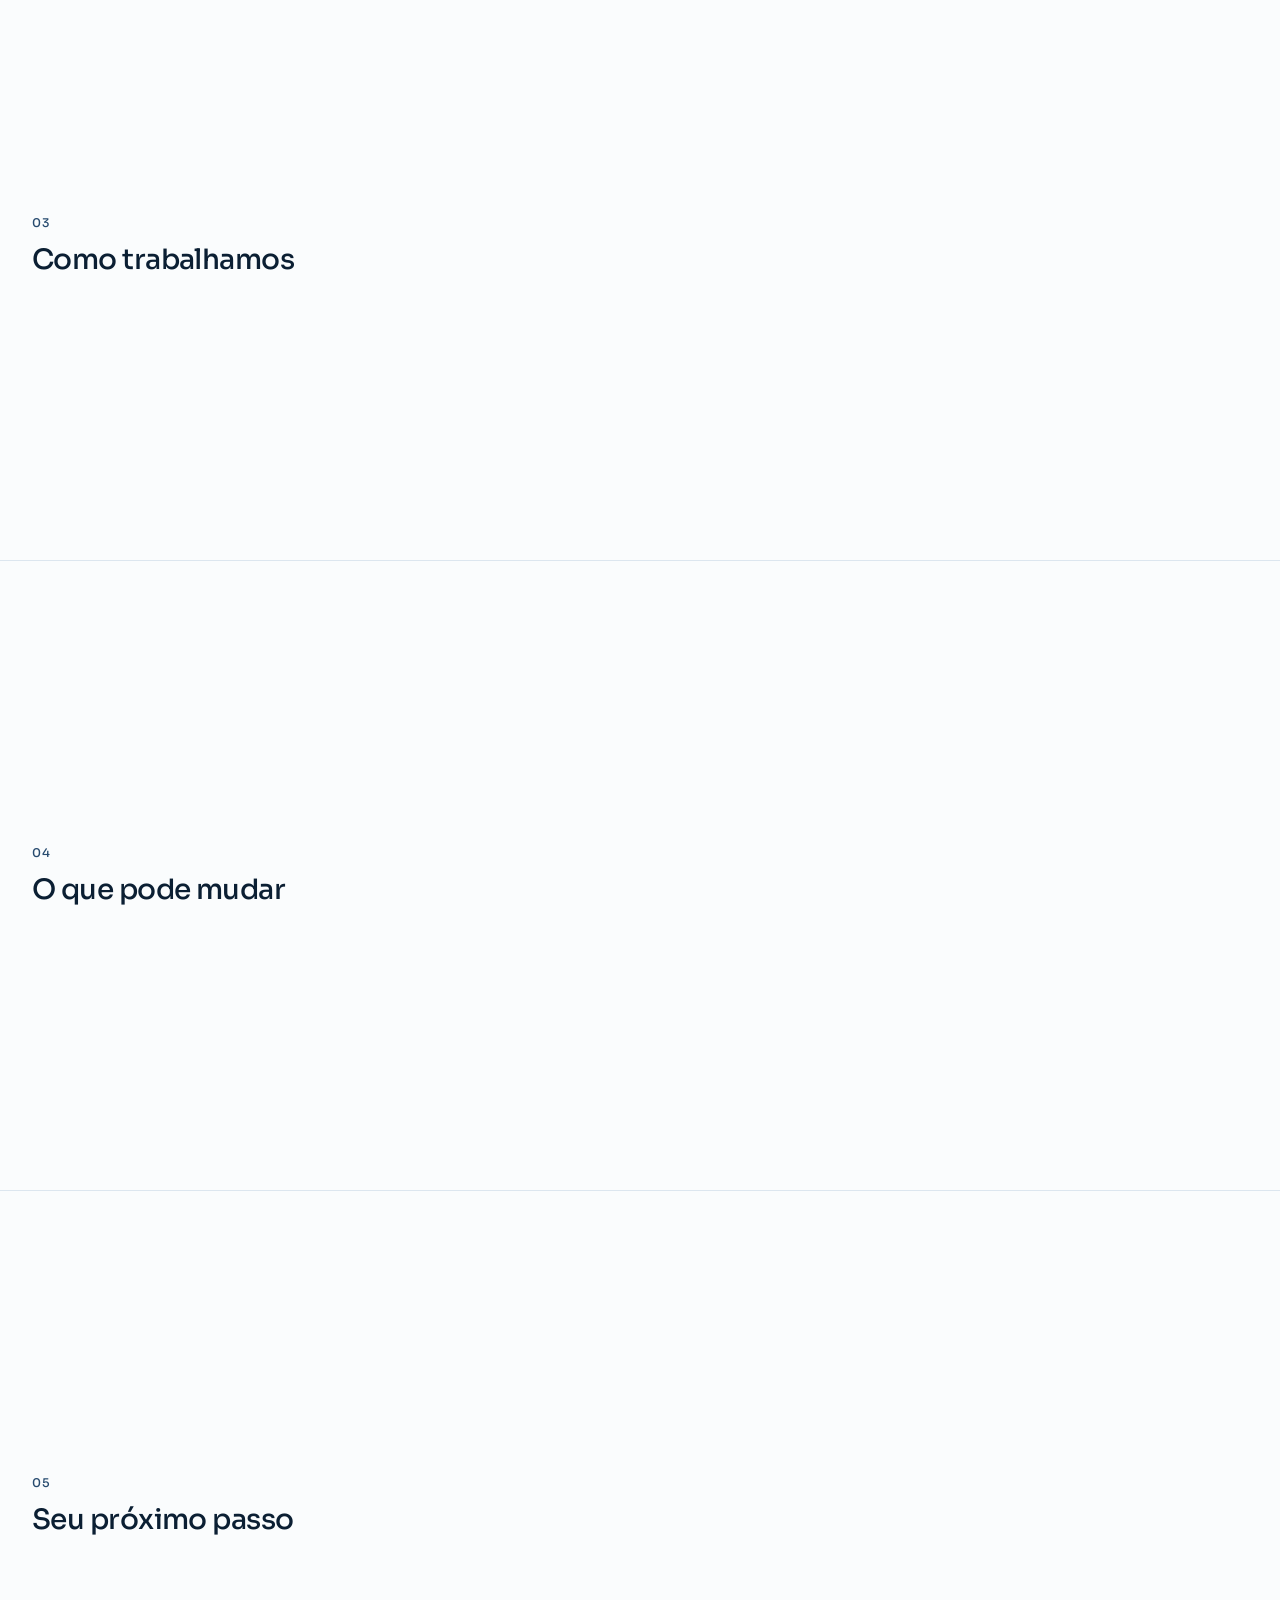
==== commit e49fc3ef: "modificacao tunel a partir de imagem de referencia" ====
--- a/index.html
+++ b/index.html
@@ -124,45 +124,20 @@
 
         <!--
           Portal. Paths da logo copiados sem alteração de brand/wemai-logo-principal.svg.
-          O arco nunca é fechado: não há máscara com a forma do vão, base nem piso.
-          Quem se transforma é o espaço inteiro, visto por uma câmera em trilho:
-          - campo de profundidade (plano da saída): começa idêntico ao fundo claro; as
-            bordas da tela viram paredes próximas e claras, o centro se aprofunda aos poucos
-            e a saída para a paisagem se abre em degradê, sem contorno;
-          - camadas: contornos abertos do próprio arco, em linhas finas de baixa opacidade,
-            distribuídos em profundidades diferentes (inclusive à frente da logo);
-          - entrada: a logo original.
+          Como no storyboard, o arco é a SAÍDA, ao fundo; entre a câmera e ele nasce um
+          corredor curto. Todos os elementos são projetados pela mesma câmera em trilho,
+          cada um com a escala da sua profundidade (FOCAL / distância):
+          - saída: névoa com luz ambiente, aberta em degradê no vão do arco (e, depois,
+            abaixo dele, sem base), e a luz azulada;
+          - corredor: camadas em profundidades diferentes. Cada uma cobre tudo fora da seção
+            (abóbada no círculo do arco + paredes retas, aberta embaixo); sobrepostas, dão
+            sombra que cresce em direção à câmera e linhas sutis de perspectiva;
+          - a logo original, no plano da saída.
+          O arco nunca é fechado: não há base, piso nem círculo completo.
         -->
         <div class="portal" data-portal-layer>
           <svg class="portal__svg" focusable="false">
             <defs>
-              <!-- Abóbada e paredes: a saída é transparente no centro; em volta, o espaço se
-                   aprofunda e clareia em direção às bordas (paredes próximas). Cores e
-                   opacidades dos stops são definidas por js/intro.js. -->
-              <radialGradient id="portal-space" gradientUnits="userSpaceOnUse" cx="886.5" cy="364" r="720"
-                gradientTransform="translate(886.5 364) scale(1.12 1) translate(-886.5 -364)" data-space>
-                <stop offset="0" stop-color="#FAFCFD"/>
-                <stop offset=".3" stop-color="#FAFCFD"/>
-                <stop offset=".36" stop-color="#FAFCFD"/>
-                <stop offset=".45" stop-color="#FAFCFD"/>
-                <stop offset=".7" stop-color="#FAFCFD"/>
-                <stop offset="1" stop-color="#FAFCFD"/>
-              </radialGradient>
-              <!-- A abóbada só existe acima das pontas do arco: some em degradê antes delas,
-                   então nada se fecha sob o arco. -->
-              <linearGradient id="portal-space-fade" gradientUnits="userSpaceOnUse" x1="0" y1="440" x2="0" y2="620">
-                <stop offset="0" stop-color="#fff"/>
-                <stop offset="1" stop-color="#000"/>
-              </linearGradient>
-              <mask id="portal-space-mask" maskUnits="userSpaceOnUse" x="-20000" y="-20000" width="40000" height="40000">
-                <rect x="-20000" y="-20000" width="40000" height="40000" fill="url(#portal-space-fade)"/>
-              </mask>
-              <!-- Piso próximo: claro junto à borda inferior da tela, sem linha alguma. -->
-              <linearGradient id="portal-floor" gradientUnits="userSpaceOnUse" x1="0" y1="480" x2="0" y2="1150" data-floor>
-                <stop offset="0" stop-color="#FAFCFD" stop-opacity="0"/>
-                <stop offset=".5" stop-color="#FAFCFD" stop-opacity=".55"/>
-                <stop offset="1" stop-color="#FAFCFD" stop-opacity=".95"/>
-              </linearGradient>
               <!-- Luz ambiente: um pouco mais luminosa atrás do arco, levemente mais fria nas
                    bordas. Diferença mínima — a tela inicial continua limpa. -->
               <radialGradient id="portal-ambient" gradientUnits="userSpaceOnUse" cx="886.5" cy="330" r="2800" data-ambient>
@@ -177,62 +152,96 @@
                 <stop offset=".55" stop-color="#D2E4F3" stop-opacity=".45"/>
                 <stop offset="1" stop-color="#E6EEF6" stop-opacity="0"/>
               </radialGradient>
-              <!-- Face do arco à medida que ganha escala: o azul-marinho recebe luz de cima. -->
-              <linearGradient id="portal-face" gradientUnits="userSpaceOnUse" x1="0" y1="85" x2="0" y2="494.63">
-                <stop offset="0" stop-color="#1D3A58"/>
-                <stop offset=".45" stop-color="#0B1F33"/>
+
+              <!-- Abertura da saída (máscara de luminância: branco = névoa, preto = paisagem).
+                   O vão do arco abre primeiro; a coluna abaixo dele, depois — sem base. -->
+              <radialGradient id="portal-opening-arch" gradientUnits="userSpaceOnUse" cx="886.5" cy="346.5" r="300">
+                <stop offset="0" stop-color="#000" stop-opacity="0" data-opening-arch/>
+                <stop offset=".72" stop-color="#000" stop-opacity="0" data-opening-arch/>
+                <stop offset="1" stop-color="#000" stop-opacity="0"/>
+              </radialGradient>
+              <linearGradient id="portal-opening-column" gradientUnits="userSpaceOnUse" x1="560" y1="0" x2="1213" y2="0">
+                <stop offset="0" stop-color="#000" stop-opacity="0"/>
+                <stop offset=".32" stop-color="#000" stop-opacity="0" data-opening-column/>
+                <stop offset=".68" stop-color="#000" stop-opacity="0" data-opening-column/>
+                <stop offset="1" stop-color="#000" stop-opacity="0"/>
               </linearGradient>
+              <mask id="portal-opening" maskUnits="userSpaceOnUse" x="-20000" y="-20000" width="40000" height="40000">
+                <rect x="-20000" y="-20000" width="40000" height="40000" fill="#fff"/>
+                <rect x="-20000" y="-20000" width="40000" height="40000" fill="url(#portal-opening-arch)"/>
+                <rect x="560" y="346.5" width="653" height="20000" fill="url(#portal-opening-column)"/>
+              </mask>
+
+              <!--
+                Modelo de camada do corredor (o JS clona um por profundidade). Sem bordas:
+                transparente dentro da seção e sombra/luz em degradê fora dela. O foco fica
+                no centro do arco e o círculo é deslocado muito para baixo, então a seção tem a
+                forma de uma abóbada com paredes que descem quase verticais — nunca se fecha
+                embaixo. gradientTransform estreita a seção horizontalmente. O stop claro logo
+                após a borda é um filete de luz suave: a linha arquitetônica da camada.
+              -->
+              <radialGradient id="portal-layer" gradientUnits="userSpaceOnUse"
+                cx="886.5" cy="3346.5" r="3340" fx="886.5" fy="346.5"
+                gradientTransform="translate(886.5 346.5) scale(.2316 1) translate(-886.5 -346.5)" data-layer-gradient>
+                <stop offset=".86" stop-color="#5C6F86" stop-opacity="0"/>
+                <stop offset=".868" stop-color="#F4EBDF" stop-opacity="0"/>
+                <stop offset=".9" stop-color="#5C6F86" stop-opacity="0"/>
+                <stop offset="1" stop-color="#5C6F86" stop-opacity="0"/>
+              </radialGradient>
+
+              <!-- Luz no arco: da borda externa azul-marinho à borda interna mais clara, como
+                   luz natural vinda do vão. Só a cor muda; a geometria é a original. -->
+              <radialGradient id="portal-face" gradientUnits="userSpaceOnUse" cx="886.5" cy="364" r="290">
+                <stop offset=".869" stop-color="#7FA2C4"/>
+                <stop offset=".9" stop-color="#3D6389"/>
+                <stop offset=".955" stop-color="#0B1F33"/>
+              </radialGradient>
             </defs>
 
             <g data-plane="exit">
-              <!-- Névoa com luz ambiente: cobre tudo na identidade e se dissipa enquanto a saída se abre. -->
+              <!-- Névoa com luz ambiente: cobre tudo na identidade; abre-se no vão com a aproximação. -->
               <rect x="-20000" y="-20000" width="40000" height="40000" fill="url(#portal-ambient)" data-haze/>
-              <rect x="-20000" y="-20000" width="40000" height="40000" fill="url(#portal-floor)" data-space-layer/>
-              <rect x="-20000" y="-20000" width="40000" height="40000" fill="url(#portal-space)" mask="url(#portal-space-mask)" data-space-layer/>
-              <!-- Luz azulada no vão: acima do espaço, cede lugar à paisagem quando a saída se abre. -->
               <rect x="-20000" y="-20000" width="40000" height="40000" fill="url(#portal-glow)" opacity="0" data-glow/>
             </g>
 
-            <!-- Camadas: o JS replica este contorno aberto (externo do arco) em várias profundidades. -->
-            <g class="portal__ribs" data-ribs>
-              <path class="portal__rib" d="M671 494.63 A261.5 261.5 0 1 1 1102 494.63" data-rib-template/>
-            </g>
-
-            <g data-plane="front">
-                <g class="portal__mark" data-mark>
-                  <path d="M671 494.63 A261.5 261.5 0 1 1 1102 494.63 A252 252 0 1 0 671 494.63 Z"/>
-                  <!-- Volume do arco: só aparece depois que a transformação começa. -->
-                  <path fill="url(#portal-face)" opacity="0" data-face d="M671 494.63 A261.5 261.5 0 1 1 1102 494.63 A252 252 0 1 0 671 494.63 Z"/>
-                  <g data-wordmark>
-                    <g>
-                      <path d="M340.42 578 L388.15 703.52 L438.53 578 L451.42 578 L499.1 703.39 L548.55 578 L561.45 578 L505.45 720 L492.58 720 L444.85 594.48 L394.47 720 L381.58 720 L327.58 578 Z"/>
-                      <path d="M663 578 L772 578 L772 590 L663 590 Z"/>
-                      <path d="M663 643 L772 643 L772 655 L663 655 Z"/>
-                      <path d="M663 708 L772 708 L772 720 L663 720 Z"/>
-                      <path d="M901 720 L901 578 L914.58 578 L976.5 658.18 L1038.42 578 L1052 578 L1052 720 L1040 720 L1040 595.59 L976.5 677.82 L913 595.59 L913 720 Z"/>
-                      <path d="M1154.16 720 L1231.66 578 L1245.34 578 L1322.84 720 L1309.16 720 L1238.5 590.52 L1167.84 720 Z"/>
-                      <path d="M1433 578 L1445 578 L1445 720 L1433 720 Z"/>
-                    </g>
-                    <g>
-                      <path d="M492.88 790 L501.11 816.25 L511.68 790 L515.12 790 L525.69 816.25 L533.92 790 L537.28 790 L527.56 821 L524.16 821 L513.4 794.28 L502.64 821 L499.24 821 L489.52 790 Z"/>
-                      <path d="M566.4 790 L593.4 790 L593.4 793.2 L569.6 793.2 L569.6 803.9 L591.24 803.9 L591.24 807.1 L569.6 807.1 L569.6 817.8 L593.4 817.8 L593.4 821 L566.4 821 Z"/>
-                      <path d="M667.4 821 L667.4 790 L671.13 790 L685.9 806.8 L700.67 790 L704.4 790 L704.4 821 L701.2 821 L701.2 794.24 L685.9 811.64 L670.6 794.24 L670.6 821 Z"/>
-                      <path d="M733.21 821 L748.61 790 L752.19 790 L767.59 821 L764.01 821 L750.4 793.6 L736.79 821 Z"/>
-                      <path d="M741.49 807.93 L759.31 807.93 L760.9 811.13 L739.9 811.13 Z"/>
-                      <path d="M796.4 790 L799.6 790 L799.6 821 L796.4 821 Z"/>
-                      <path d="M798 803.64 L821.06 790 L827.34 790 L798 807.36 Z"/>
-                      <path d="M810.39 798.17 L826.77 821 L822.83 821 L807.62 799.81 Z"/>
-                      <path d="M854.4 790 L881.4 790 L881.4 793.2 L857.6 793.2 L857.6 803.9 L879.24 803.9 L879.24 807.1 L857.6 807.1 L857.6 817.8 L881.4 817.8 L881.4 821 L854.4 821 Z"/>
-                      <path d="M955.4 790 L958.6 790 L958.6 821 L955.4 821 Z"/>
-                      <path d="M987.6 790 L1016.6 790 L1016.6 793.2 L1003.7 793.2 L1003.7 821 L1000.5 821 L1000.5 793.2 L987.6 793.2 Z"/>
-                      <path d="M1090.6 790 L1112.1 790 A6.5 6.5 0 0 1 1118.6 796.5 L1118.6 801.22 A6.5 6.5 0 0 1 1112.1 807.72 L1110.08 807.72 L1121.73 821 L1117.47 821 L1105.83 807.72 L1093.8 807.72 L1093.8 821 L1090.6 821 Z M1093.8 793.2 L1093.8 804.52 L1112.1 804.52 A3.3 3.3 0 0 0 1115.4 801.22 L1115.4 796.5 A3.3 3.3 0 0 0 1112.1 793.2 Z"/>
-                      <path d="M1148.6 790 L1175.6 790 L1175.6 793.2 L1151.8 793.2 L1151.8 803.9 L1173.44 803.9 L1173.44 807.1 L1151.8 807.1 L1151.8 817.8 L1175.6 817.8 L1175.6 821 L1148.6 821 Z"/>
-                      <path d="M1198.41 821 L1213.81 790 L1217.39 790 L1232.79 821 L1229.21 821 L1215.6 793.6 L1201.99 821 Z"/>
-                      <path d="M1206.69 807.93 L1224.51 807.93 L1226.1 811.13 L1205.1 811.13 Z"/>
-                      <path d="M1258.6 790 L1261.8 790 L1261.8 817.8 L1283.6 817.8 L1283.6 821 L1258.6 821 Z"/>
-                    </g>
+            <!-- Corredor: o JS cria uma camada por profundidade, cada uma com seu degradê. -->
+            <g data-corridor></g>
+
+            <g data-plane="mark">
+              <g class="portal__mark" data-mark>
+                <path d="M671 494.63 A261.5 261.5 0 1 1 1102 494.63 A252 252 0 1 0 671 494.63 Z"/>
+                <!-- Luz no arco: só aparece depois que a transformação começa (a geometria é a original). -->
+                <path fill="url(#portal-face)" opacity="0" data-face d="M671 494.63 A261.5 261.5 0 1 1 1102 494.63 A252 252 0 1 0 671 494.63 Z"/>
+                <g data-wordmark>
+                  <g>
+                    <path d="M340.42 578 L388.15 703.52 L438.53 578 L451.42 578 L499.1 703.39 L548.55 578 L561.45 578 L505.45 720 L492.58 720 L444.85 594.48 L394.47 720 L381.58 720 L327.58 578 Z"/>
+                    <path d="M663 578 L772 578 L772 590 L663 590 Z"/>
+                    <path d="M663 643 L772 643 L772 655 L663 655 Z"/>
+                    <path d="M663 708 L772 708 L772 720 L663 720 Z"/>
+                    <path d="M901 720 L901 578 L914.58 578 L976.5 658.18 L1038.42 578 L1052 578 L1052 720 L1040 720 L1040 595.59 L976.5 677.82 L913 595.59 L913 720 Z"/>
+                    <path d="M1154.16 720 L1231.66 578 L1245.34 578 L1322.84 720 L1309.16 720 L1238.5 590.52 L1167.84 720 Z"/>
+                    <path d="M1433 578 L1445 578 L1445 720 L1433 720 Z"/>
+                  </g>
+                  <g>
+                    <path d="M492.88 790 L501.11 816.25 L511.68 790 L515.12 790 L525.69 816.25 L533.92 790 L537.28 790 L527.56 821 L524.16 821 L513.4 794.28 L502.64 821 L499.24 821 L489.52 790 Z"/>
+                    <path d="M566.4 790 L593.4 790 L593.4 793.2 L569.6 793.2 L569.6 803.9 L591.24 803.9 L591.24 807.1 L569.6 807.1 L569.6 817.8 L593.4 817.8 L593.4 821 L566.4 821 Z"/>
+                    <path d="M667.4 821 L667.4 790 L671.13 790 L685.9 806.8 L700.67 790 L704.4 790 L704.4 821 L701.2 821 L701.2 794.24 L685.9 811.64 L670.6 794.24 L670.6 821 Z"/>
+                    <path d="M733.21 821 L748.61 790 L752.19 790 L767.59 821 L764.01 821 L750.4 793.6 L736.79 821 Z"/>
+                    <path d="M741.49 807.93 L759.31 807.93 L760.9 811.13 L739.9 811.13 Z"/>
+                    <path d="M796.4 790 L799.6 790 L799.6 821 L796.4 821 Z"/>
+                    <path d="M798 803.64 L821.06 790 L827.34 790 L798 807.36 Z"/>
+                    <path d="M810.39 798.17 L826.77 821 L822.83 821 L807.62 799.81 Z"/>
+                    <path d="M854.4 790 L881.4 790 L881.4 793.2 L857.6 793.2 L857.6 803.9 L879.24 803.9 L879.24 807.1 L857.6 807.1 L857.6 817.8 L881.4 817.8 L881.4 821 L854.4 821 Z"/>
+                    <path d="M955.4 790 L958.6 790 L958.6 821 L955.4 821 Z"/>
+                    <path d="M987.6 790 L1016.6 790 L1016.6 793.2 L1003.7 793.2 L1003.7 821 L1000.5 821 L1000.5 793.2 L987.6 793.2 Z"/>
+                    <path d="M1090.6 790 L1112.1 790 A6.5 6.5 0 0 1 1118.6 796.5 L1118.6 801.22 A6.5 6.5 0 0 1 1112.1 807.72 L1110.08 807.72 L1121.73 821 L1117.47 821 L1105.83 807.72 L1093.8 807.72 L1093.8 821 L1090.6 821 Z M1093.8 793.2 L1093.8 804.52 L1112.1 804.52 A3.3 3.3 0 0 0 1115.4 801.22 L1115.4 796.5 A3.3 3.3 0 0 0 1112.1 793.2 Z"/>
+                    <path d="M1148.6 790 L1175.6 790 L1175.6 793.2 L1151.8 793.2 L1151.8 803.9 L1173.44 803.9 L1173.44 807.1 L1151.8 807.1 L1151.8 817.8 L1175.6 817.8 L1175.6 821 L1148.6 821 Z"/>
+                    <path d="M1198.41 821 L1213.81 790 L1217.39 790 L1232.79 821 L1229.21 821 L1215.6 793.6 L1201.99 821 Z"/>
+                    <path d="M1206.69 807.93 L1224.51 807.93 L1226.1 811.13 L1205.1 811.13 Z"/>
+                    <path d="M1258.6 790 L1261.8 790 L1261.8 817.8 L1283.6 817.8 L1283.6 821 L1258.6 821 Z"/>
                   </g>
                 </g>
+              </g>
             </g>
           </svg>
         </div>
--- a/css/intro.css
+++ b/css/intro.css
@@ -35,15 +35,6 @@
   fill: var(--navy);
 }
 
-/* Camadas arquitetônicas: linhas finas, sempre com 1px na tela, opacidade via JS. */
-.portal__rib {
-  fill: none;
-  stroke-width: 1;
-  vector-effect: non-scaling-stroke;
-  stroke-linecap: round;
-  opacity: 0;
-}
-
 /* --- Pular abertura ------------------------------------------------------- */
 
 .intro-skip {
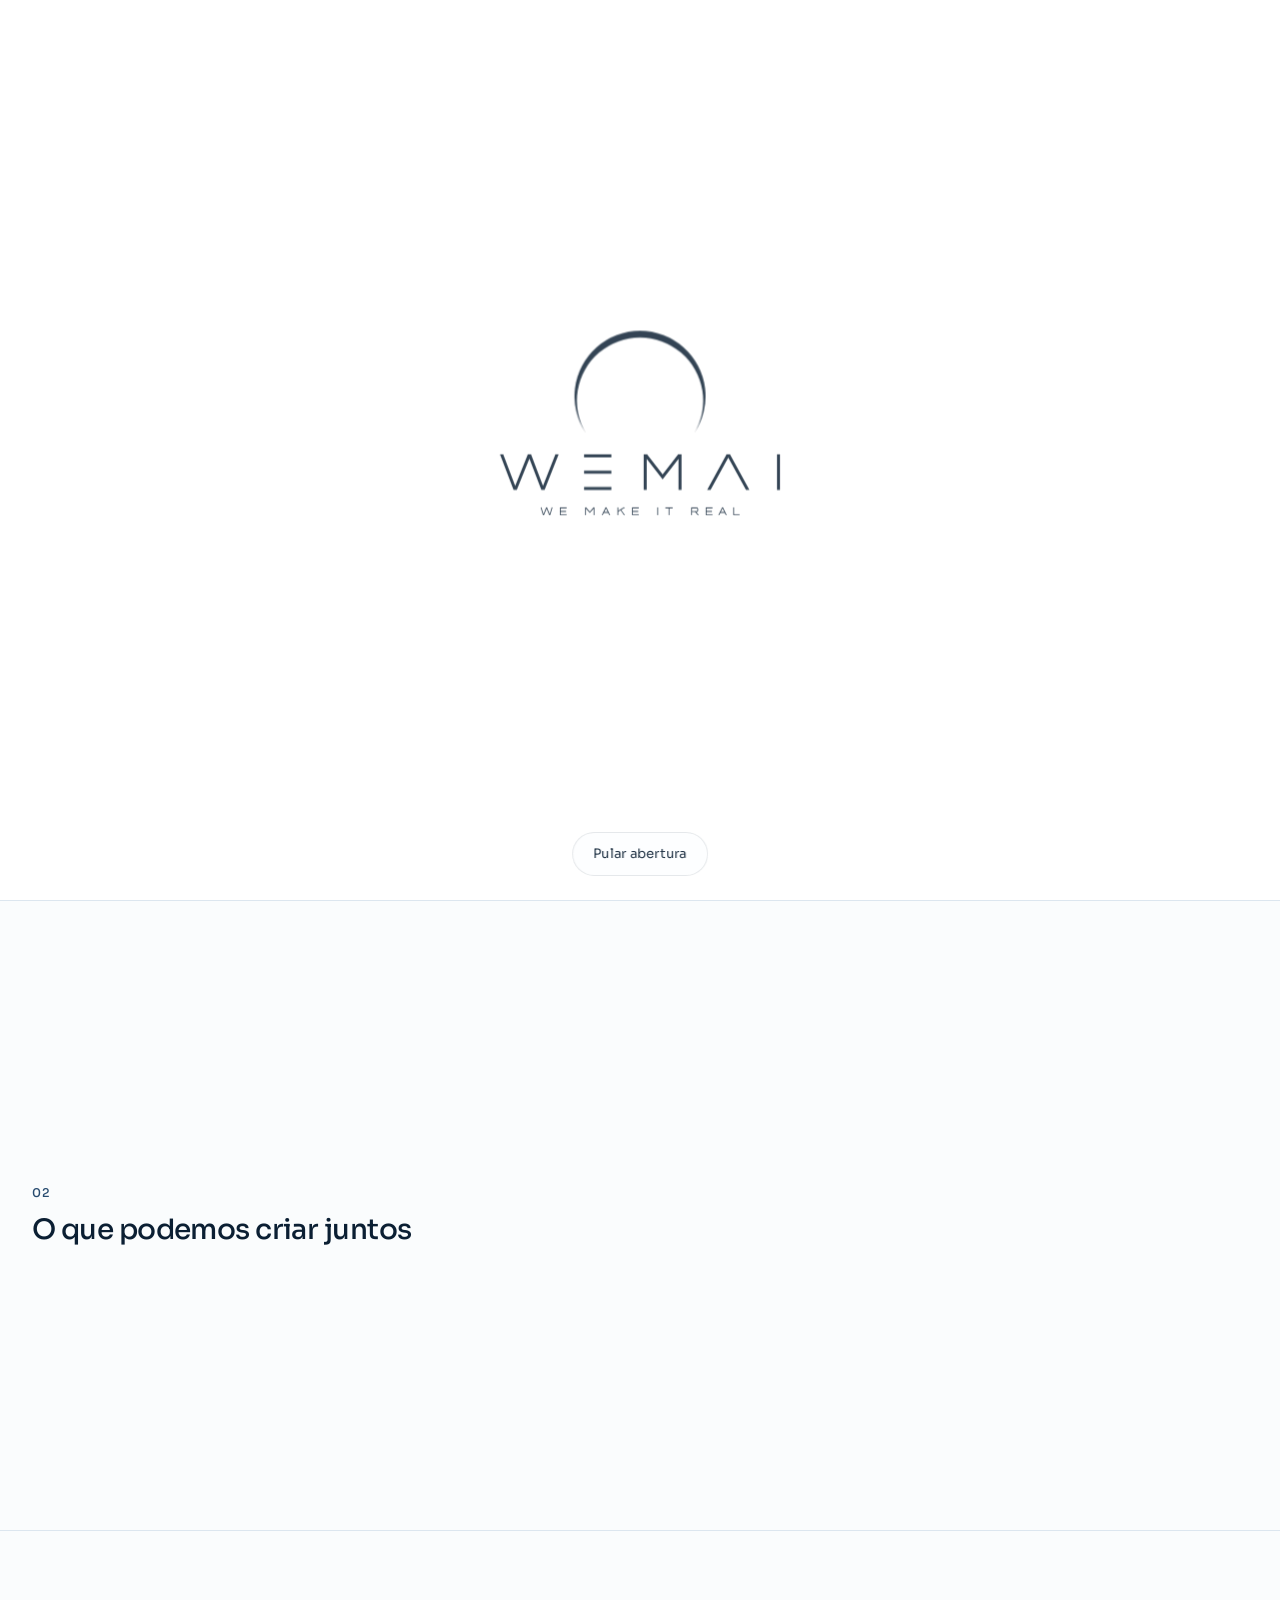
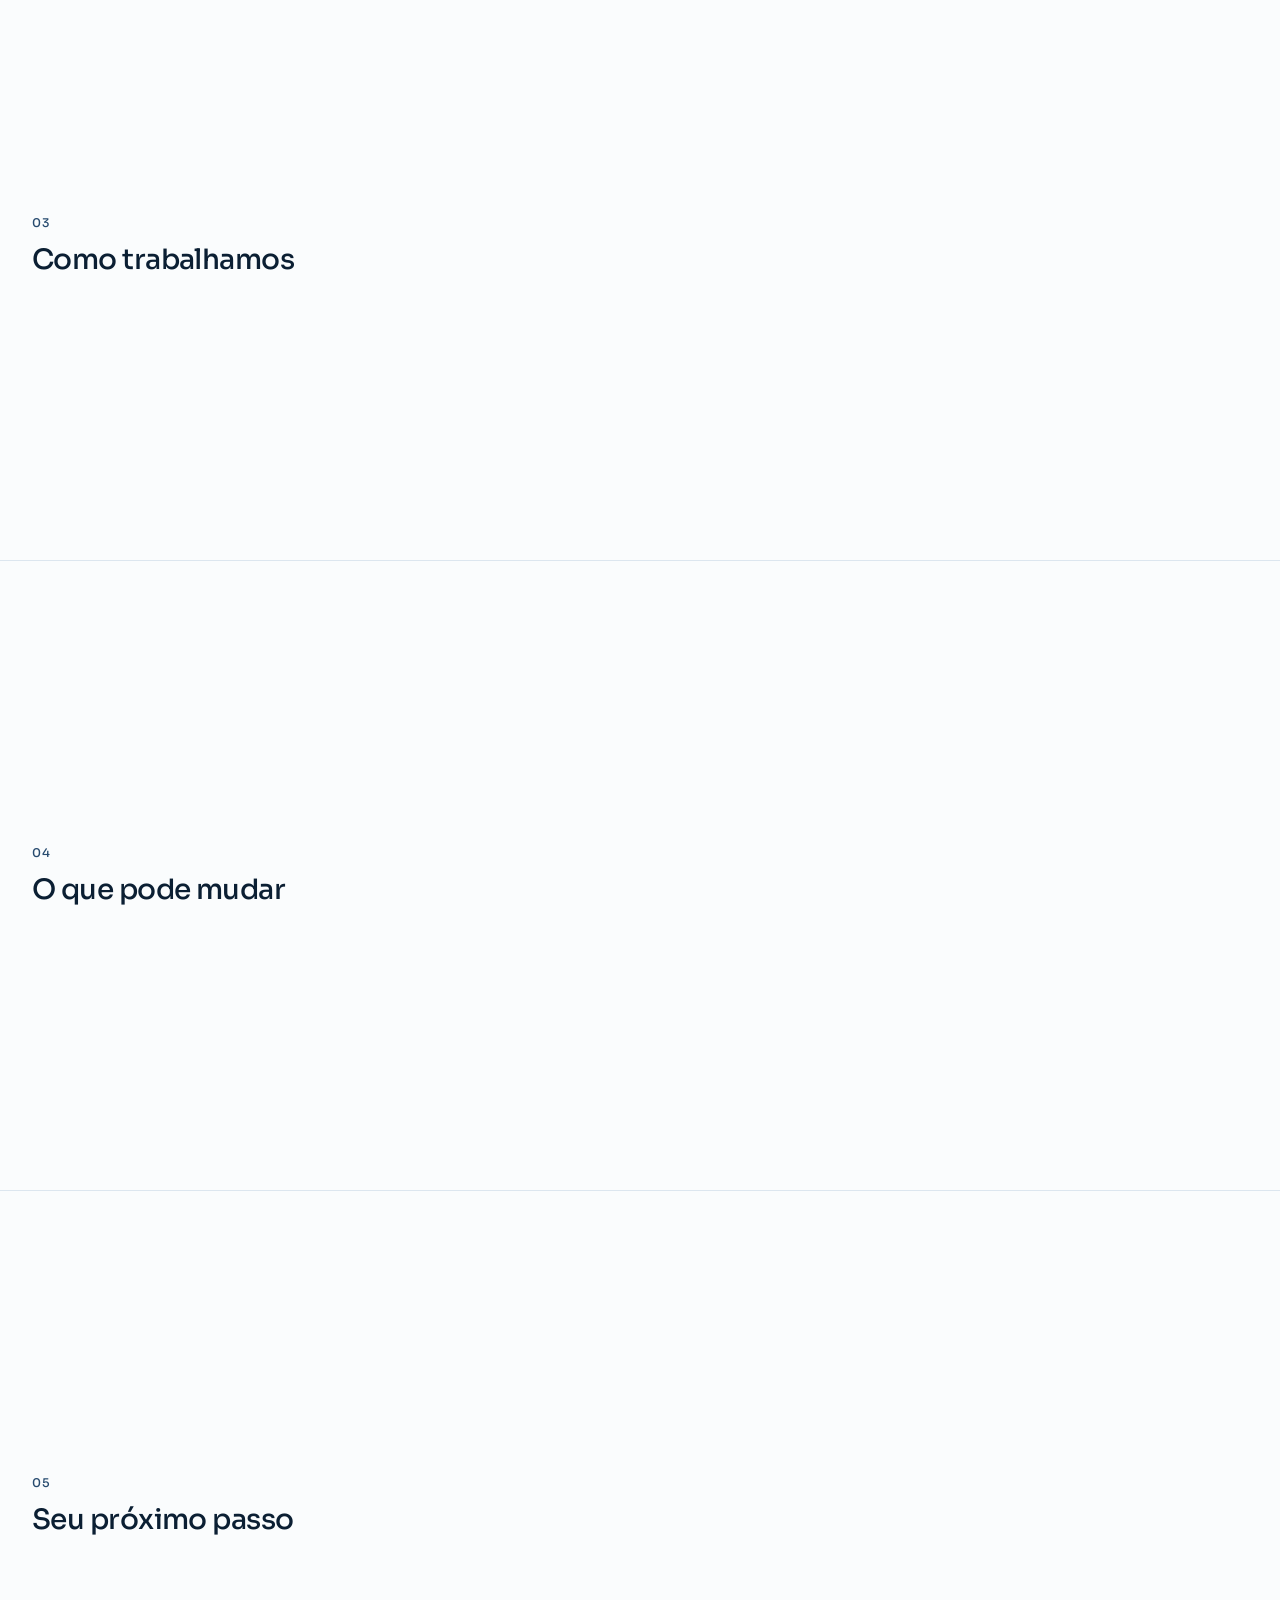
==== commit 15334b0e: "novo ajuste tunel" ====
--- a/index.html
+++ b/index.html
@@ -138,12 +138,12 @@
         <div class="portal" data-portal-layer>
           <svg class="portal__svg" focusable="false">
             <defs>
-              <!-- Luz ambiente: um pouco mais luminosa atrás do arco, levemente mais fria nas
-                   bordas. Diferença mínima — a tela inicial continua limpa. -->
+              <!-- Ambiente: branco puro na identidade. Com o avanço da câmera, js/intro.js leva
+                   estes stops aos tons do túnel (pedra quente junto à saída, fria nas bordas). -->
               <radialGradient id="portal-ambient" gradientUnits="userSpaceOnUse" cx="886.5" cy="330" r="2800" data-ambient>
-                <stop offset="0" stop-color="#FCFDFE"/>
-                <stop offset=".45" stop-color="#F9FBFC"/>
-                <stop offset="1" stop-color="#EEF2F6"/>
+                <stop offset="0" stop-color="#FFFFFF"/>
+                <stop offset=".45" stop-color="#FFFFFF"/>
+                <stop offset="1" stop-color="#FFFFFF"/>
               </radialGradient>
               <!-- Luminosidade azulada e difusa no vão do arco, antes de a paisagem aparecer. -->
               <radialGradient id="portal-glow" gradientUnits="userSpaceOnUse" cx="886.5" cy="340" r="340"
@@ -177,15 +177,14 @@
                 transparente dentro da seção e sombra/luz em degradê fora dela. O foco fica
                 no centro do arco e o círculo é deslocado muito para baixo, então a seção tem a
                 forma de uma abóbada com paredes que descem quase verticais — nunca se fecha
-                embaixo. gradientTransform estreita a seção horizontalmente. O stop claro logo
-                após a borda é um filete de luz suave: a linha arquitetônica da camada.
+                embaixo. gradientTransform define a largura da seção (ajustada ao formato da
+                tela pelo JS). A transição é longa e sem aresta: nenhuma camada desenha um anel.
               -->
               <radialGradient id="portal-layer" gradientUnits="userSpaceOnUse"
                 cx="886.5" cy="3346.5" r="3340" fx="886.5" fy="346.5"
                 gradientTransform="translate(886.5 346.5) scale(.2316 1) translate(-886.5 -346.5)" data-layer-gradient>
-                <stop offset=".86" stop-color="#5C6F86" stop-opacity="0"/>
-                <stop offset=".868" stop-color="#F4EBDF" stop-opacity="0"/>
-                <stop offset=".9" stop-color="#5C6F86" stop-opacity="0"/>
+                <stop offset=".8" stop-color="#5C6F86" stop-opacity="0"/>
+                <stop offset=".96" stop-color="#5C6F86" stop-opacity="0"/>
                 <stop offset="1" stop-color="#5C6F86" stop-opacity="0"/>
               </radialGradient>
 
@@ -206,6 +205,12 @@
 
             <!-- Corredor: o JS cria uma camada por profundidade, cada uma com seu degradê. -->
             <g data-corridor></g>
+
+            <!-- Frisos de luz: duas retas em perspectiva junto à base das paredes do corredor
+                 (da saída para as bordas da tela). Coordenadas de tela, calculadas pelo JS. -->
+            <g class="portal__rails" data-rails>
+              <line/><line/>
+            </g>
 
             <g data-plane="mark">
               <g class="portal__mark" data-mark>
--- a/css/intro.css
+++ b/css/intro.css
@@ -22,9 +22,9 @@
   visibility: visible;
 }
 
-/* Antes do primeiro quadro, a tela já é o fundo claro da identidade. */
+/* Antes do primeiro quadro, a tela já é o fundo branco da identidade. */
 .intro-pending .portal:not(.is-ready) {
-  background: var(--white);
+  background: #FFFFFF;
 }
 
 .no-js .portal {
@@ -33,6 +33,13 @@
 
 .portal__mark {
   fill: var(--navy);
+}
+
+/* Frisos de luz do corredor: finos, quentes e discretos (cor e opacidade via JS). */
+.portal__rails line {
+  stroke: #E2C29C;
+  stroke-width: 1;
+  stroke-linecap: round;
 }
 
 /* --- Pular abertura ------------------------------------------------------- */
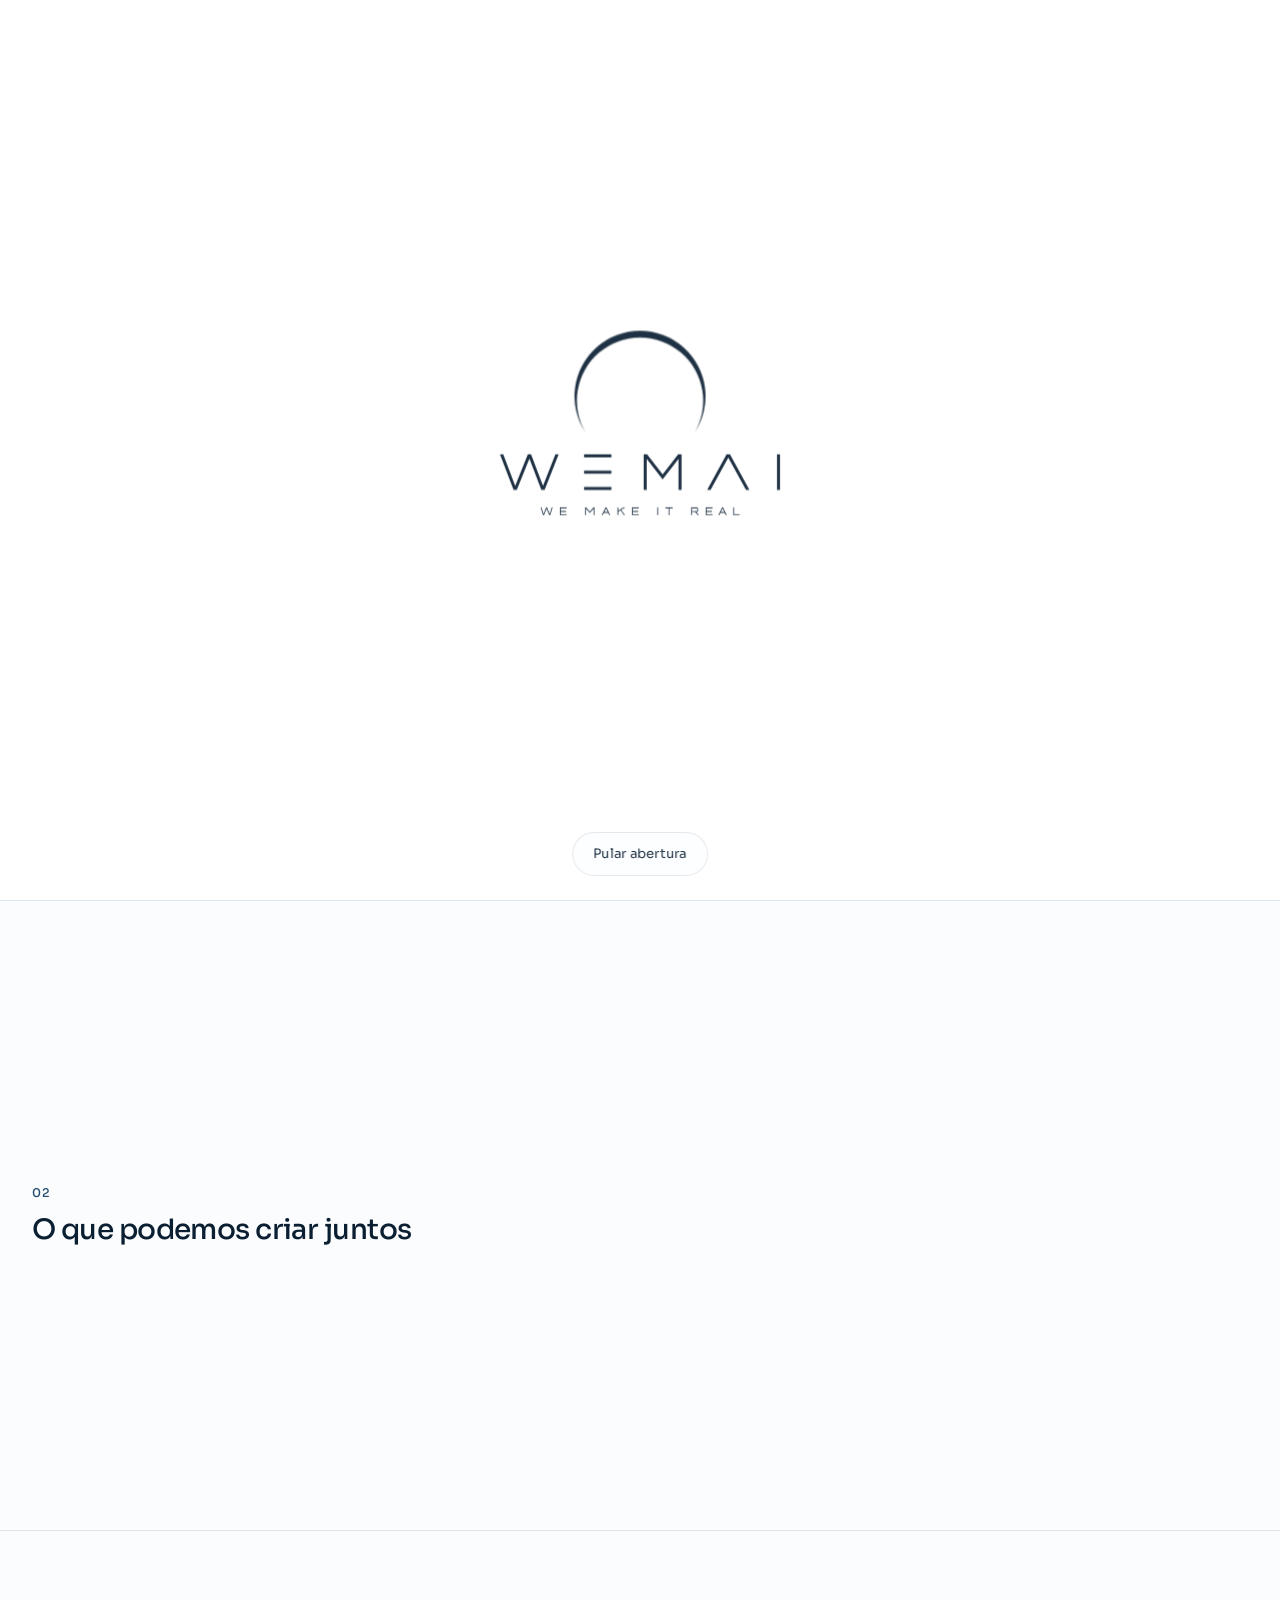
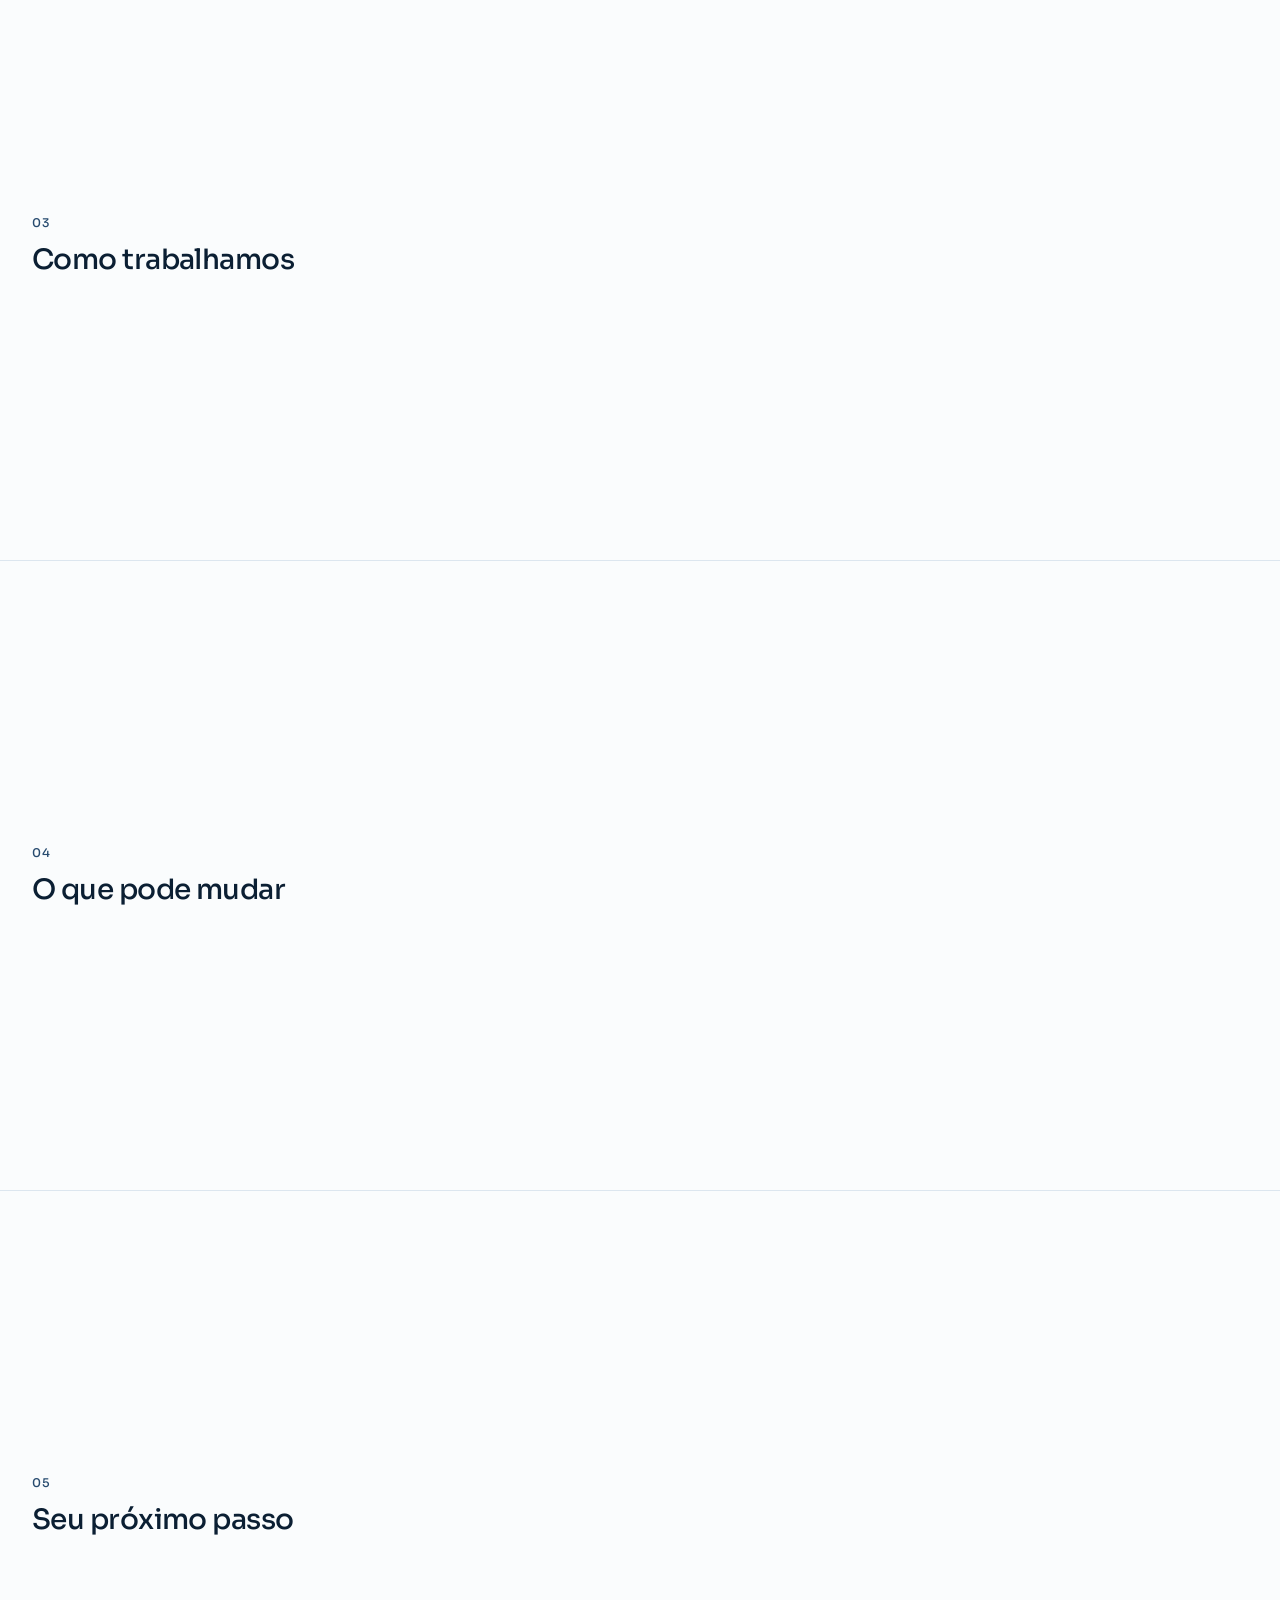
==== commit 8d344b70: "ajuste tunel" ====
--- a/index.html
+++ b/index.html
@@ -178,13 +178,17 @@
                 no centro do arco e o círculo é deslocado muito para baixo, então a seção tem a
                 forma de uma abóbada com paredes que descem quase verticais — nunca se fecha
                 embaixo. gradientTransform define a largura da seção (ajustada ao formato da
-                tela pelo JS). A transição é longa e sem aresta: nenhuma camada desenha um anel.
+                tela pelo JS). Logo após a borda da seção, uma faixa de pedra iluminada (a face
+                da camada); depois, a sombra. O JS define a espessura dessa faixa: larga na
+                entrada do corredor, um filete no interior.
               -->
               <radialGradient id="portal-layer" gradientUnits="userSpaceOnUse"
                 cx="886.5" cy="3346.5" r="3340" fx="886.5" fy="346.5"
                 gradientTransform="translate(886.5 346.5) scale(.2316 1) translate(-886.5 -346.5)" data-layer-gradient>
-                <stop offset=".8" stop-color="#5C6F86" stop-opacity="0"/>
-                <stop offset=".96" stop-color="#5C6F86" stop-opacity="0"/>
+                <stop offset=".86" stop-color="#F2E8DC" stop-opacity="0"/>
+                <stop offset=".862" stop-color="#F2E8DC" stop-opacity="0"/>
+                <stop offset=".872" stop-color="#F2E8DC" stop-opacity="0"/>
+                <stop offset=".9" stop-color="#5C6F86" stop-opacity="0"/>
                 <stop offset="1" stop-color="#5C6F86" stop-opacity="0"/>
               </radialGradient>
 
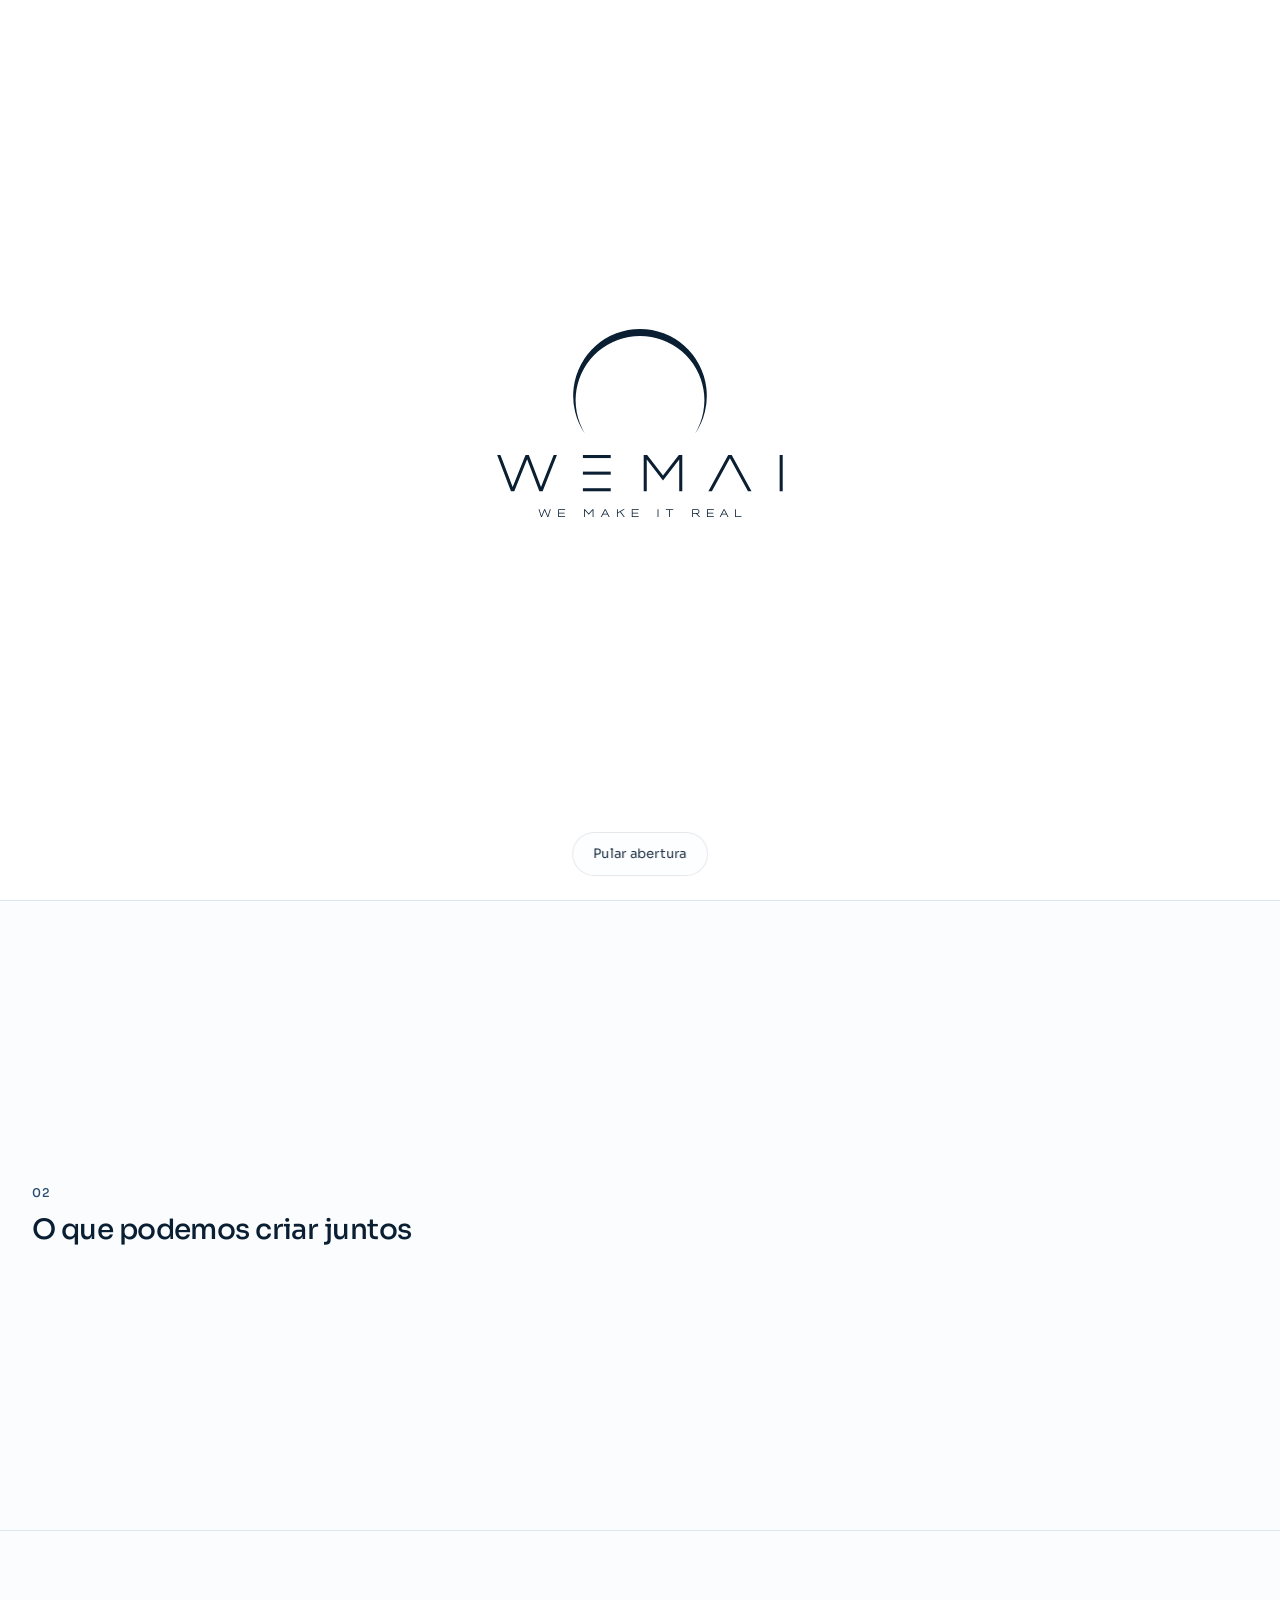
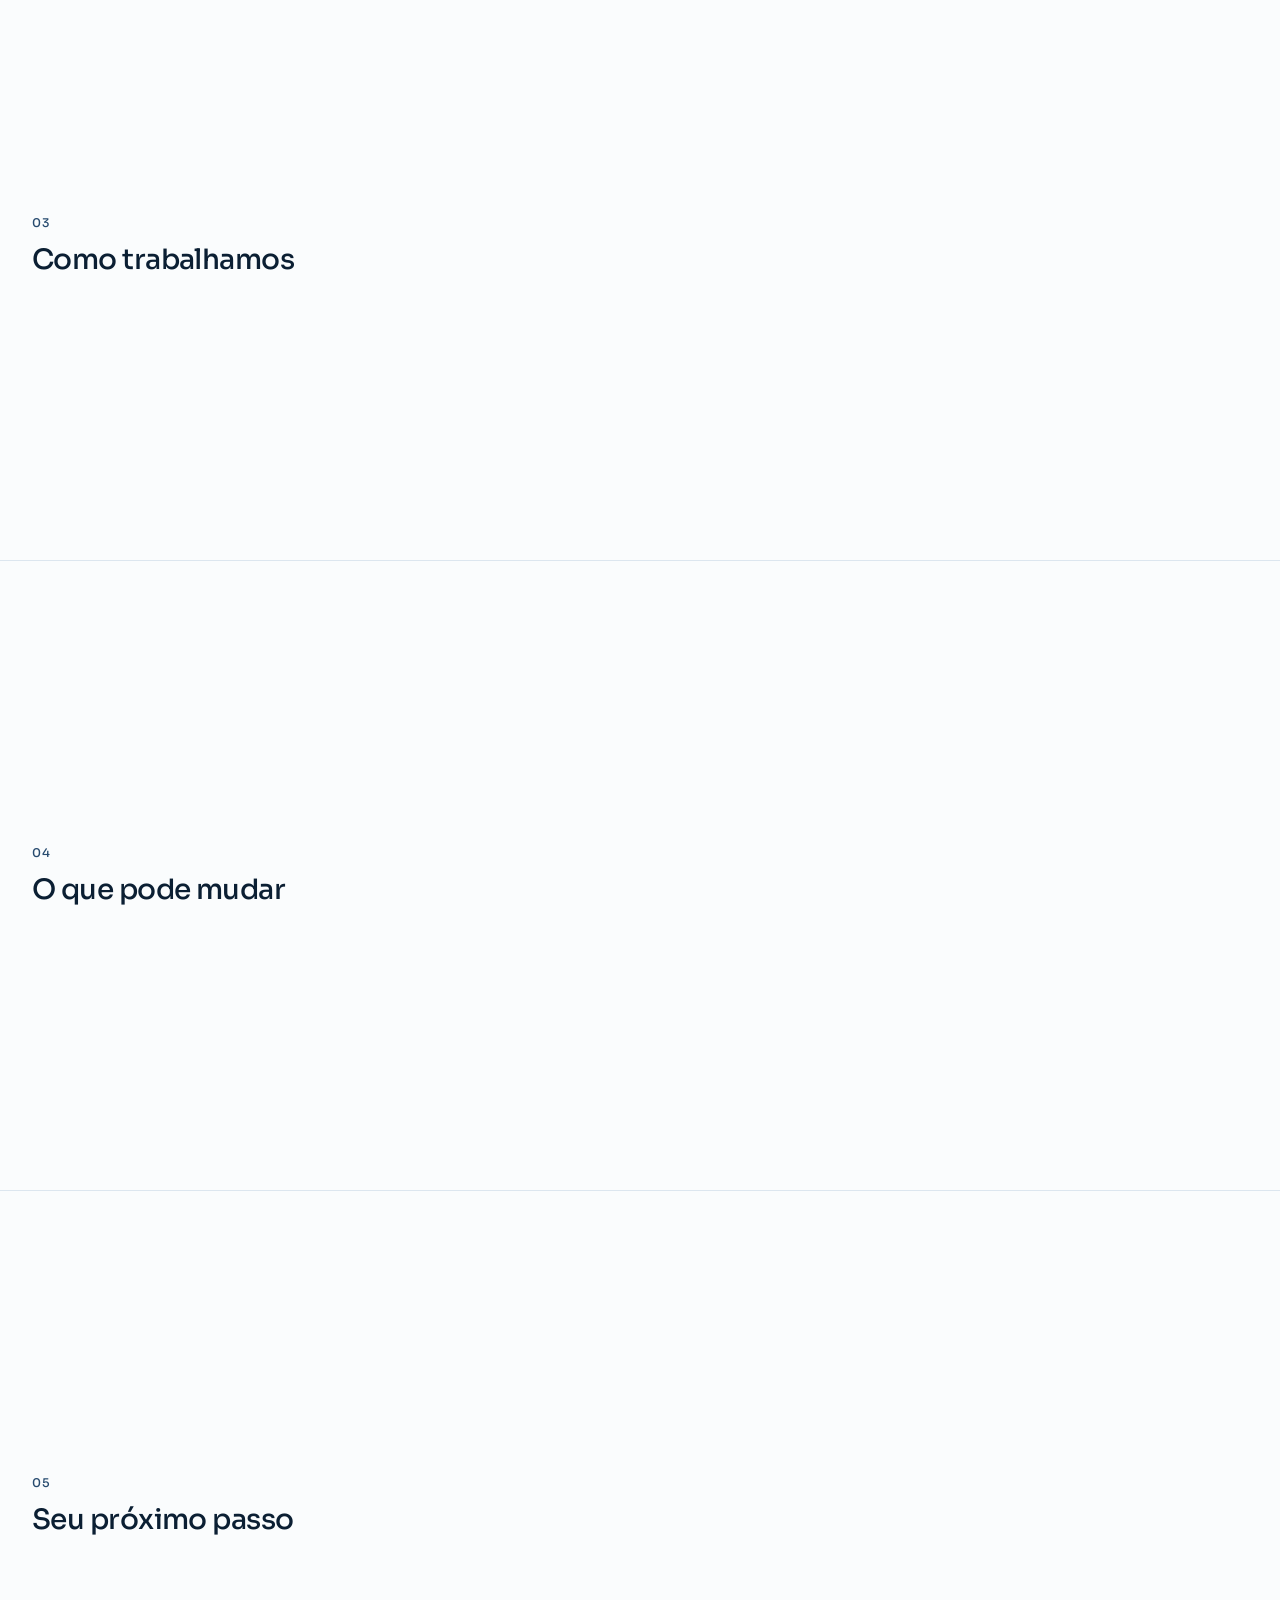
==== commit 13ab6911: "refinamento tunel" ====
--- a/index.html
+++ b/index.html
@@ -59,6 +59,7 @@
   <link rel="stylesheet" href="css/hero.css">
   <link rel="stylesheet" href="css/intro.css">
 
+  <script src="js/intro-tunnel.js" defer></script>
   <script src="js/intro.js" defer></script>
   <script src="js/nav.js" defer></script>
 </head>
@@ -111,7 +112,7 @@
          01 — Abertura e Home
          Camadas independentes, de trás para frente:
          1. paisagem (img/home-paisagem.webp)
-         2. arquitetura do portal + logo original (SVG controlado por js/intro.js)
+         2. arquitetura do portal (WebGL) + logo original (SVG), controlados por js/intro.js
          3. véu de leitura
          4. interface
          ============================================================ -->
@@ -124,103 +125,43 @@
 
         <!--
           Portal. Paths da logo copiados sem alteração de brand/wemai-logo-principal.svg.
-          Como no storyboard, o arco é a SAÍDA, ao fundo; entre a câmera e ele nasce um
-          corredor curto. Todos os elementos são projetados pela mesma câmera em trilho,
-          cada um com a escala da sua profundidade (FOCAL / distância):
-          - saída: névoa com luz ambiente, aberta em degradê no vão do arco (e, depois,
-            abaixo dele, sem base), e a luz azulada;
-          - corredor: camadas em profundidades diferentes. Cada uma cobre tudo fora da seção
-            (abóbada no círculo do arco + paredes retas, aberta embaixo); sobrepostas, dão
-            sombra que cresce em direção à câmera e linhas sutis de perspectiva;
-          - a logo original, no plano da saída.
-          O arco nunca é fechado: não há base, piso nem círculo completo.
+          Como no storyboard, o arco é a borda superior do vão da SAÍDA, ao fundo de um
+          túnel curto. O túnel é 3D real (canvas WebGL, js/intro-tunnel.js): fachada,
+          piso, paredes, abóbada e a parede do fundo com o vão, que desce das pontas do
+          arco até o piso — as pontas nunca se unem. A logo (SVG) é projetada pela mesma
+          câmera, no plano da parede do fundo. Fora da abertura, o canvas não existe.
         -->
         <div class="portal" data-portal-layer>
+          <canvas class="portal__tunnel" data-tunnel></canvas>
           <svg class="portal__svg" focusable="false">
             <defs>
-              <!-- Ambiente: branco puro na identidade. Com o avanço da câmera, js/intro.js leva
-                   estes stops aos tons do túnel (pedra quente junto à saída, fria nas bordas). -->
-              <radialGradient id="portal-ambient" gradientUnits="userSpaceOnUse" cx="886.5" cy="330" r="2800" data-ambient>
-                <stop offset="0" stop-color="#FFFFFF"/>
-                <stop offset=".45" stop-color="#FFFFFF"/>
-                <stop offset="1" stop-color="#FFFFFF"/>
+              <!-- Luz no arco: da borda externa azul-marinho à borda interna mais clara, como
+                   luz natural vinda do vão. Durante a travessia, js/intro.js leva estas cores
+                   (e a do arco) ao tom de pedra iluminada do túnel. Só a cor muda; a geometria
+                   é a original. -->
+              <radialGradient id="portal-face" gradientUnits="userSpaceOnUse" cx="886.5" cy="364" r="290">
+                <stop offset=".869" stop-color="#7FA2C4" data-face-stop/>
+                <stop offset=".9" stop-color="#3D6389" data-face-stop/>
+                <stop offset=".955" stop-color="#0B1F33" data-face-stop/>
               </radialGradient>
-              <!-- Luminosidade azulada e difusa no vão do arco, antes de a paisagem aparecer. -->
-              <radialGradient id="portal-glow" gradientUnits="userSpaceOnUse" cx="886.5" cy="340" r="340"
-                gradientTransform="translate(886.5 340) scale(1 1.12) translate(-886.5 -340)">
-                <stop offset="0" stop-color="#BED8EE" stop-opacity=".9"/>
-                <stop offset=".55" stop-color="#D2E4F3" stop-opacity=".45"/>
-                <stop offset="1" stop-color="#E6EEF6" stop-opacity="0"/>
-              </radialGradient>
-
-              <!-- Abertura da saída (máscara de luminância: branco = névoa, preto = paisagem).
-                   O vão do arco abre primeiro; a coluna abaixo dele, depois — sem base. -->
-              <radialGradient id="portal-opening-arch" gradientUnits="userSpaceOnUse" cx="886.5" cy="346.5" r="300">
-                <stop offset="0" stop-color="#000" stop-opacity="0" data-opening-arch/>
-                <stop offset=".72" stop-color="#000" stop-opacity="0" data-opening-arch/>
-                <stop offset="1" stop-color="#000" stop-opacity="0"/>
-              </radialGradient>
-              <linearGradient id="portal-opening-column" gradientUnits="userSpaceOnUse" x1="560" y1="0" x2="1213" y2="0">
-                <stop offset="0" stop-color="#000" stop-opacity="0"/>
-                <stop offset=".32" stop-color="#000" stop-opacity="0" data-opening-column/>
-                <stop offset=".68" stop-color="#000" stop-opacity="0" data-opening-column/>
-                <stop offset="1" stop-color="#000" stop-opacity="0"/>
-              </linearGradient>
-              <mask id="portal-opening" maskUnits="userSpaceOnUse" x="-20000" y="-20000" width="40000" height="40000">
-                <rect x="-20000" y="-20000" width="40000" height="40000" fill="#fff"/>
-                <rect x="-20000" y="-20000" width="40000" height="40000" fill="url(#portal-opening-arch)"/>
-                <rect x="560" y="346.5" width="653" height="20000" fill="url(#portal-opening-column)"/>
+
+              <!-- Pontas do arco sobre o vão: abaixo do centro, o arco curva para dentro da
+                   largura do vão (x = 886.5 ± 252). Com a formação do túnel, só esse trecho se
+                   dissolve (opacidade via JS) e o arco termina rente às ombreiras. O path da
+                   logo não muda. -->
+              <mask id="portal-tips" maskUnits="userSpaceOnUse" maskContentUnits="userSpaceOnUse" x="0" y="0" width="1800" height="1000">
+                <rect x="0" y="0" width="1800" height="1000" fill="#fff"/>
+                <rect x="634.5" y="364" width="504" height="636" fill="#000" fill-opacity="0" data-tips-fade/>
               </mask>
-
-              <!--
-                Modelo de camada do corredor (o JS clona um por profundidade). Sem bordas:
-                transparente dentro da seção e sombra/luz em degradê fora dela. O foco fica
-                no centro do arco e o círculo é deslocado muito para baixo, então a seção tem a
-                forma de uma abóbada com paredes que descem quase verticais — nunca se fecha
-                embaixo. gradientTransform define a largura da seção (ajustada ao formato da
-                tela pelo JS). Logo após a borda da seção, uma faixa de pedra iluminada (a face
-                da camada); depois, a sombra. O JS define a espessura dessa faixa: larga na
-                entrada do corredor, um filete no interior.
-              -->
-              <radialGradient id="portal-layer" gradientUnits="userSpaceOnUse"
-                cx="886.5" cy="3346.5" r="3340" fx="886.5" fy="346.5"
-                gradientTransform="translate(886.5 346.5) scale(.2316 1) translate(-886.5 -346.5)" data-layer-gradient>
-                <stop offset=".86" stop-color="#F2E8DC" stop-opacity="0"/>
-                <stop offset=".862" stop-color="#F2E8DC" stop-opacity="0"/>
-                <stop offset=".872" stop-color="#F2E8DC" stop-opacity="0"/>
-                <stop offset=".9" stop-color="#5C6F86" stop-opacity="0"/>
-                <stop offset="1" stop-color="#5C6F86" stop-opacity="0"/>
-              </radialGradient>
-
-              <!-- Luz no arco: da borda externa azul-marinho à borda interna mais clara, como
-                   luz natural vinda do vão. Só a cor muda; a geometria é a original. -->
-              <radialGradient id="portal-face" gradientUnits="userSpaceOnUse" cx="886.5" cy="364" r="290">
-                <stop offset=".869" stop-color="#7FA2C4"/>
-                <stop offset=".9" stop-color="#3D6389"/>
-                <stop offset=".955" stop-color="#0B1F33"/>
-              </radialGradient>
             </defs>
-
-            <g data-plane="exit">
-              <!-- Névoa com luz ambiente: cobre tudo na identidade; abre-se no vão com a aproximação. -->
-              <rect x="-20000" y="-20000" width="40000" height="40000" fill="url(#portal-ambient)" data-haze/>
-              <rect x="-20000" y="-20000" width="40000" height="40000" fill="url(#portal-glow)" opacity="0" data-glow/>
-            </g>
-
-            <!-- Corredor: o JS cria uma camada por profundidade, cada uma com seu degradê. -->
-            <g data-corridor></g>
-
-            <!-- Frisos de luz: duas retas em perspectiva junto à base das paredes do corredor
-                 (da saída para as bordas da tela). Coordenadas de tela, calculadas pelo JS. -->
-            <g class="portal__rails" data-rails>
-              <line/><line/>
-            </g>
 
             <g data-plane="mark">
               <g class="portal__mark" data-mark>
-                <path d="M671 494.63 A261.5 261.5 0 1 1 1102 494.63 A252 252 0 1 0 671 494.63 Z"/>
-                <!-- Luz no arco: só aparece depois que a transformação começa (a geometria é a original). -->
-                <path fill="url(#portal-face)" opacity="0" data-face d="M671 494.63 A261.5 261.5 0 1 1 1102 494.63 A252 252 0 1 0 671 494.63 Z"/>
+                <g data-arc>
+                  <path d="M671 494.63 A261.5 261.5 0 1 1 1102 494.63 A252 252 0 1 0 671 494.63 Z"/>
+                  <!-- Luz no arco: só aparece depois que a transformação começa (a geometria é a original). -->
+                  <path fill="url(#portal-face)" opacity="0" data-face d="M671 494.63 A261.5 261.5 0 1 1 1102 494.63 A252 252 0 1 0 671 494.63 Z"/>
+                </g>
                 <g data-wordmark>
                   <g>
                     <path d="M340.42 578 L388.15 703.52 L438.53 578 L451.42 578 L499.1 703.39 L548.55 578 L561.45 578 L505.45 720 L492.58 720 L444.85 594.48 L394.47 720 L381.58 720 L327.58 578 Z"/>
--- a/css/intro.css
+++ b/css/intro.css
@@ -1,7 +1,7 @@
 /* ==========================================================================
    WEMAI — Portal e abertura
-   O SVG do portal vive dentro da Home: durante a abertura ele começa como a
-   logo sobre fundo claro e termina como a arquitetura que emoldura a paisagem.
+   O portal vive dentro da Home: durante a abertura começa como a logo sobre
+   fundo branco e se torna o túnel por onde a câmera chega à paisagem.
    ========================================================================== */
 
 .portal {
@@ -22,6 +22,19 @@
   visibility: visible;
 }
 
+/* Túnel 3D (WebGL): só existe durante a abertura; o JS o remove ao final. */
+.portal__tunnel {
+  position: absolute;
+  inset: 0;
+  width: 100%;
+  height: 100%;
+  visibility: hidden;
+}
+
+.portal.is-ready .portal__tunnel {
+  visibility: visible;
+}
+
 /* Antes do primeiro quadro, a tela já é o fundo branco da identidade. */
 .intro-pending .portal:not(.is-ready) {
   background: #FFFFFF;
@@ -33,13 +46,6 @@
 
 .portal__mark {
   fill: var(--navy);
-}
-
-/* Frisos de luz do corredor: finos, quentes e discretos (cor e opacidade via JS). */
-.portal__rails line {
-  stroke: #E2C29C;
-  stroke-width: 1;
-  stroke-linecap: round;
 }
 
 /* --- Pular abertura ------------------------------------------------------- */
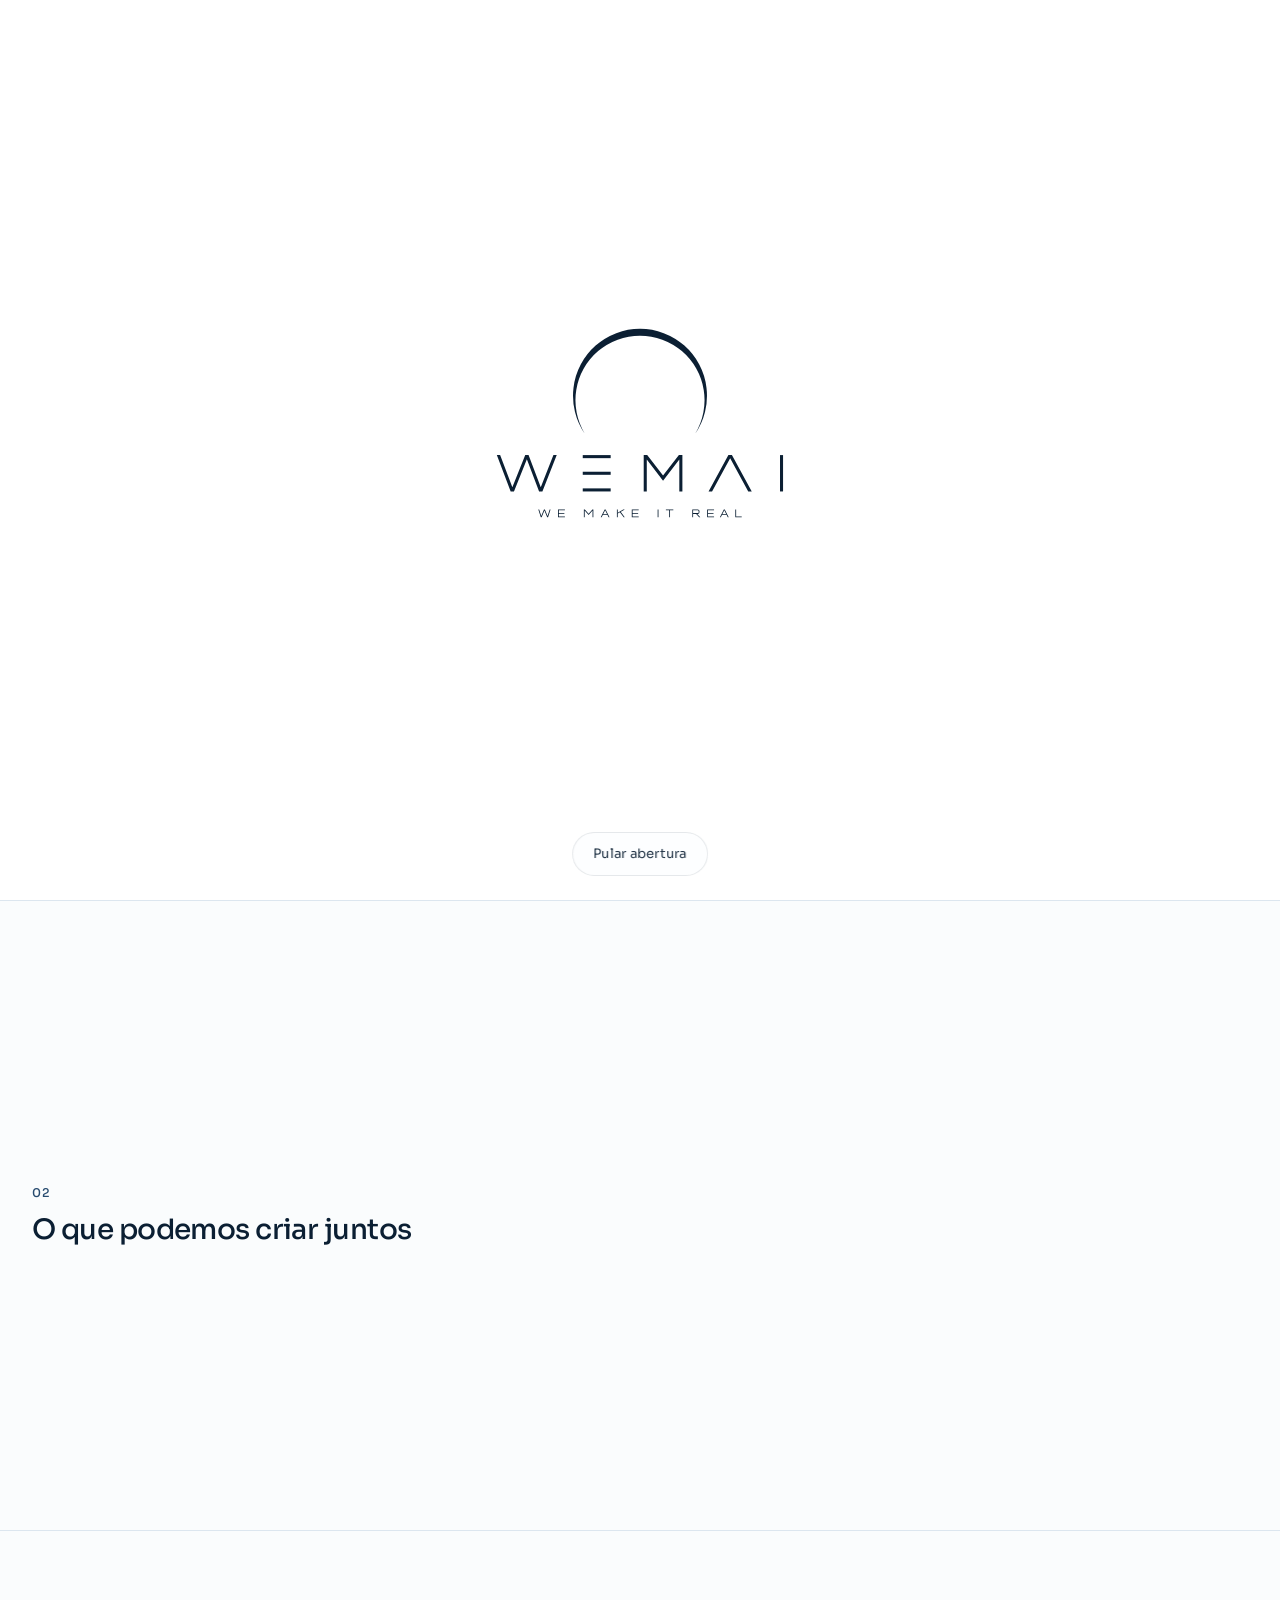
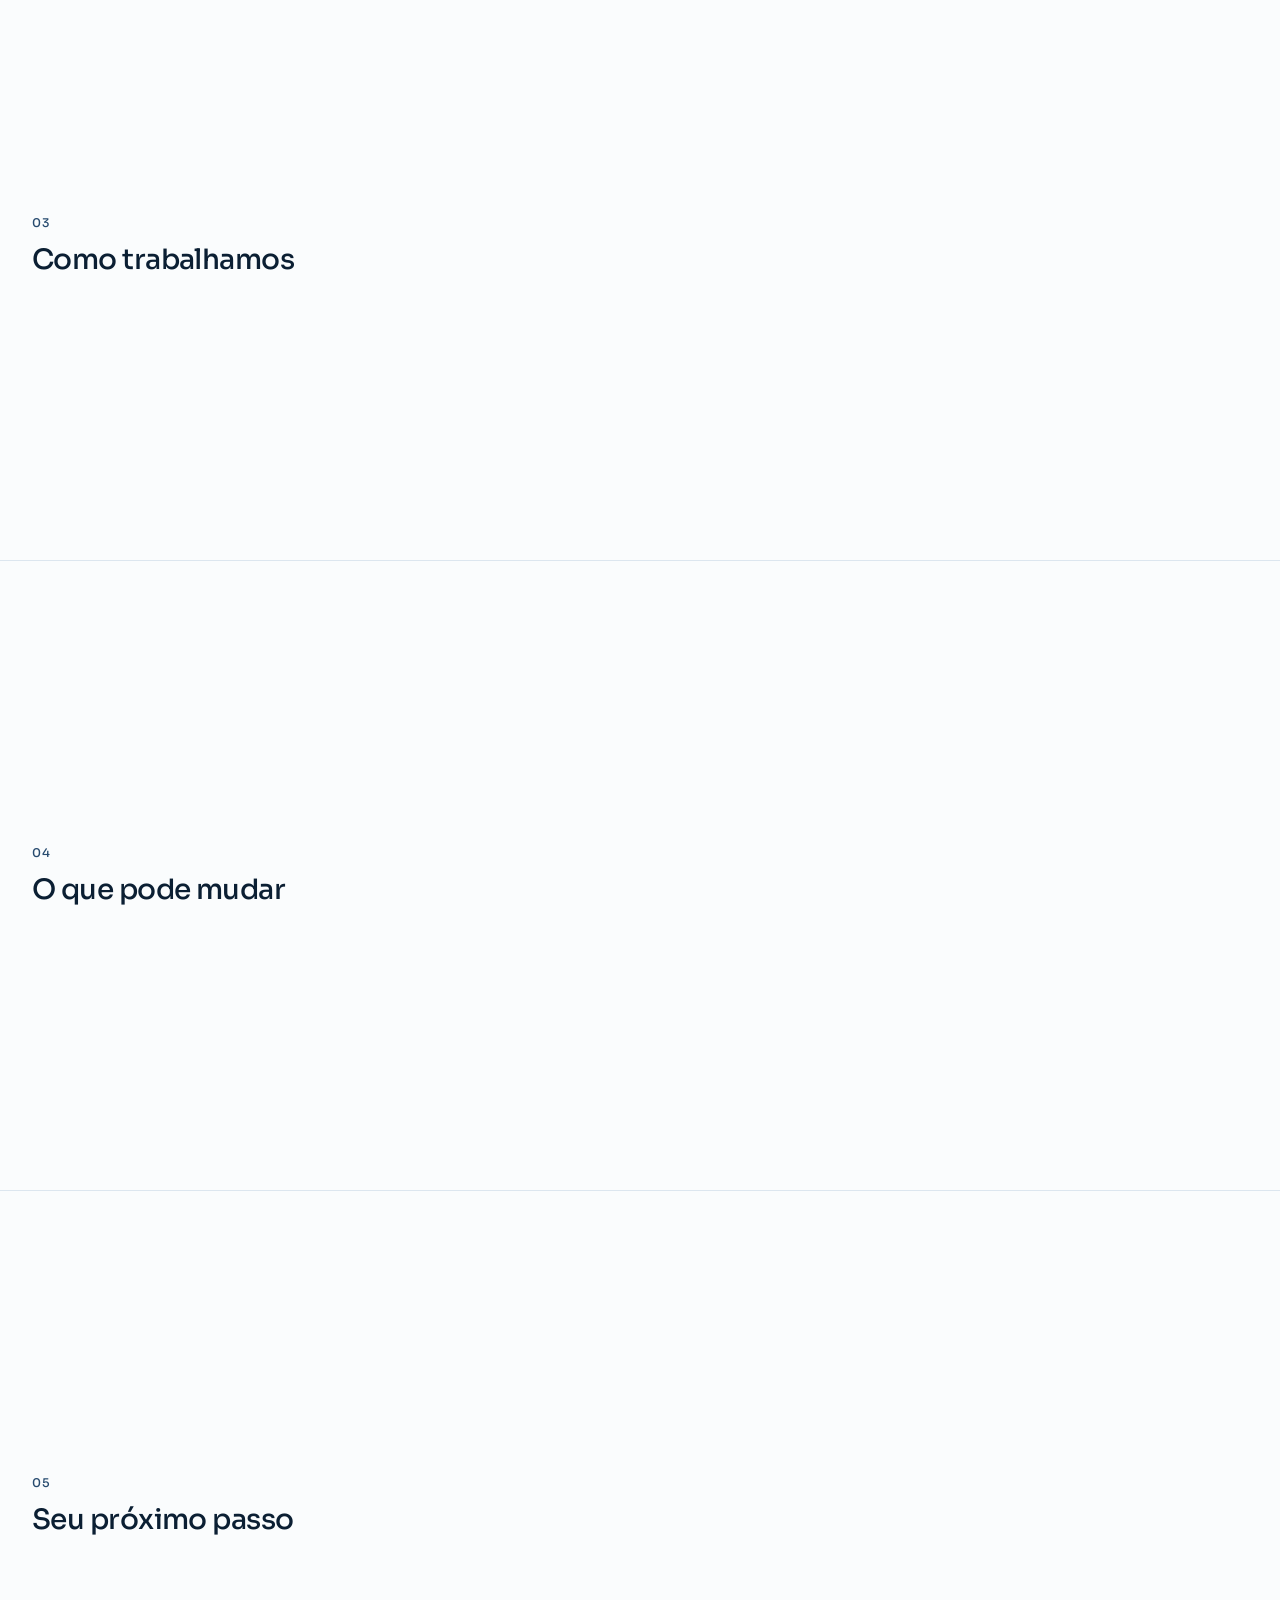
==== commit 25c5dba0: "teste" ====
--- a/index.html
+++ b/index.html
@@ -6,7 +6,7 @@
   <title>WEMAI — We Make It Real</title>
   <meta name="description" content="Criamos experiências digitais, sites e sistemas sob medida para ajudar você a se apresentar melhor, simplificar processos e abrir novas possibilidades de crescimento.">
 
-  <!-- Compartilhamento (WhatsApp, LinkedIn, Facebook, X...) -->
+  <!-- Compartilhamento (WhatsApp, LinkedIn, Facebook...) -->
   <meta property="og:type" content="website">
   <meta property="og:locale" content="pt_BR">
   <meta property="og:site_name" content="WEMAI">
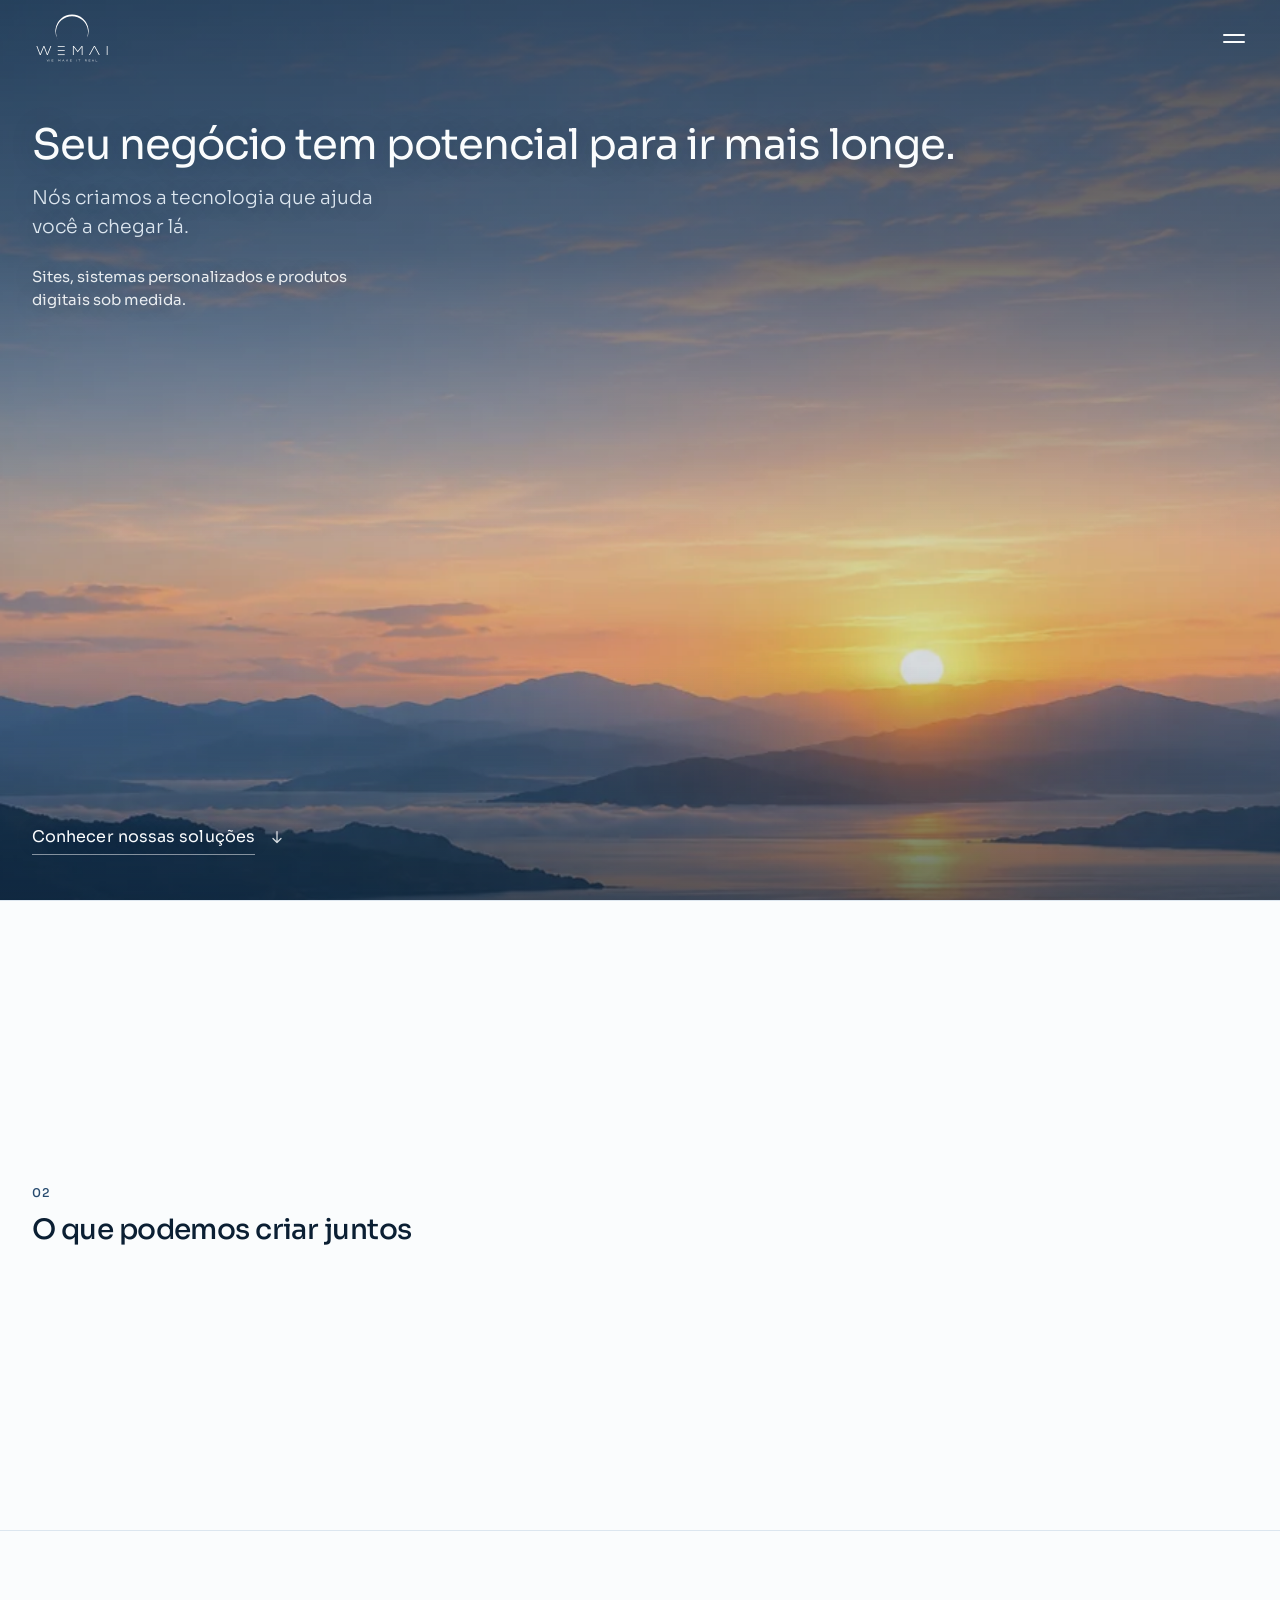
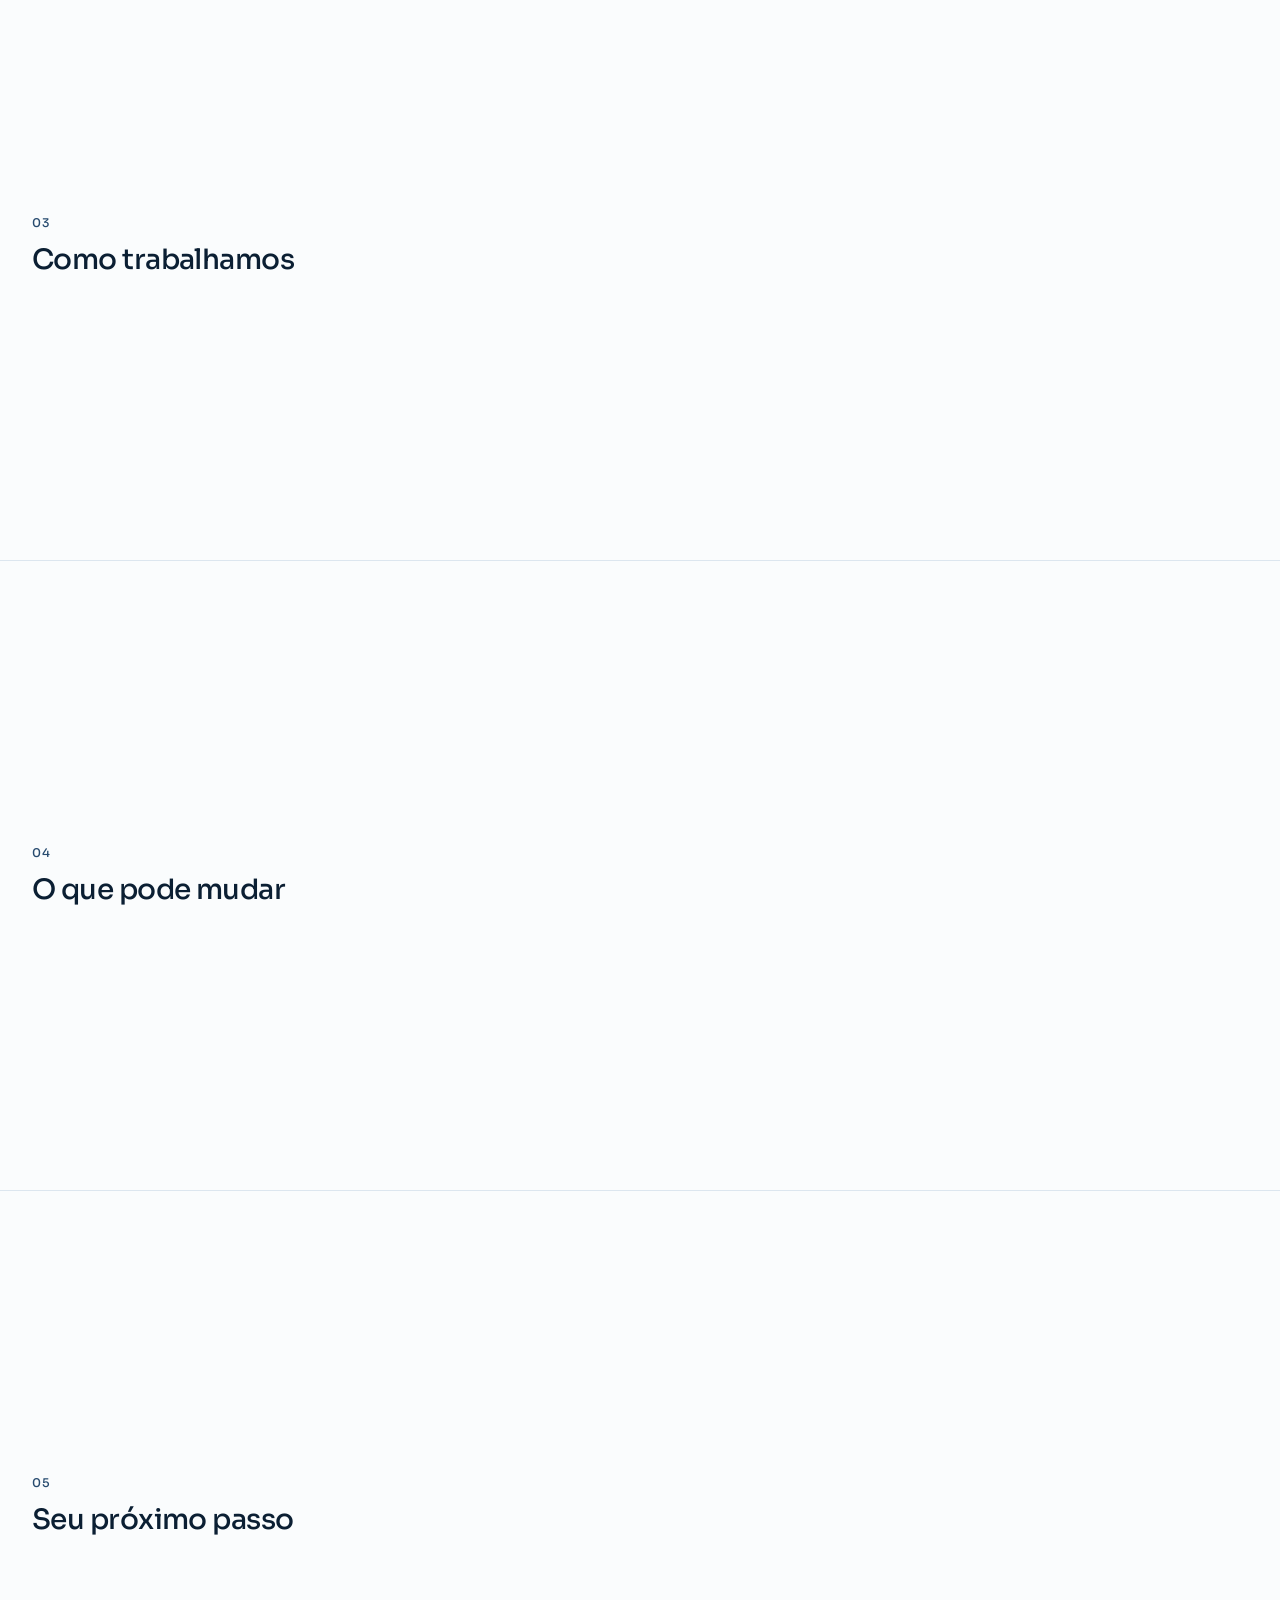
==== commit 70aff7f8: "Abertura (teste): o arco é a margem da boca do túnel desde a formação O arco cresce até a borda da b" ====
--- a/index.html
+++ b/index.html
@@ -146,12 +146,12 @@
               </radialGradient>
 
               <!-- Pontas do arco sobre o vão: abaixo do centro, o arco curva para dentro da
-                   largura do vão (x = 886.5 ± 252). Com a formação do túnel, só esse trecho se
-                   dissolve (opacidade via JS) e o arco termina rente às ombreiras. O path da
+                   largura do vão. Com a formação do túnel, todo o trecho abaixo do centro se
+                   dissolve (opacidade via JS) e o arco termina onde as paredes do túnel começam. O path da
                    logo não muda. -->
               <mask id="portal-tips" maskUnits="userSpaceOnUse" maskContentUnits="userSpaceOnUse" x="0" y="0" width="1800" height="1000">
                 <rect x="0" y="0" width="1800" height="1000" fill="#fff"/>
-                <rect x="634.5" y="364" width="504" height="636" fill="#000" fill-opacity="0" data-tips-fade/>
+                <rect x="620" y="346.5" width="533" height="654" fill="#000" fill-opacity="0" data-tips-fade/>
               </mask>
             </defs>
 
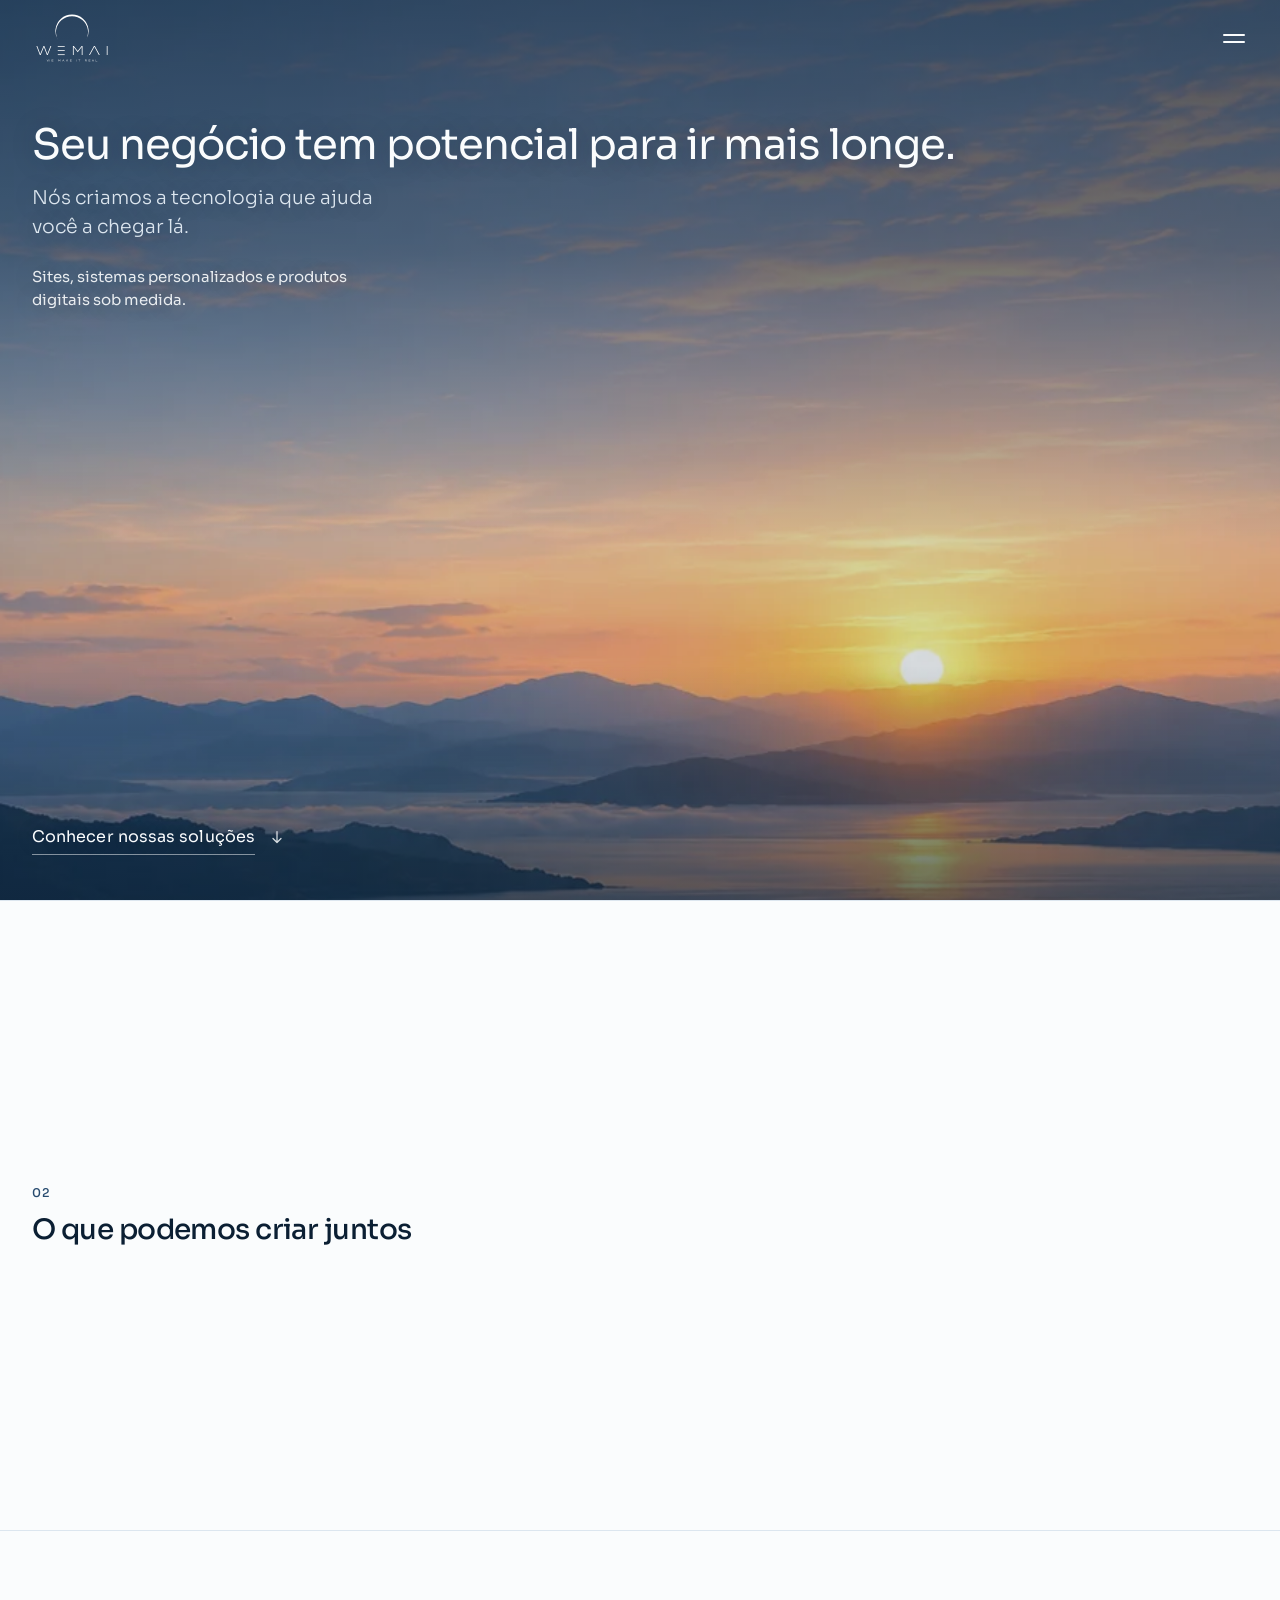
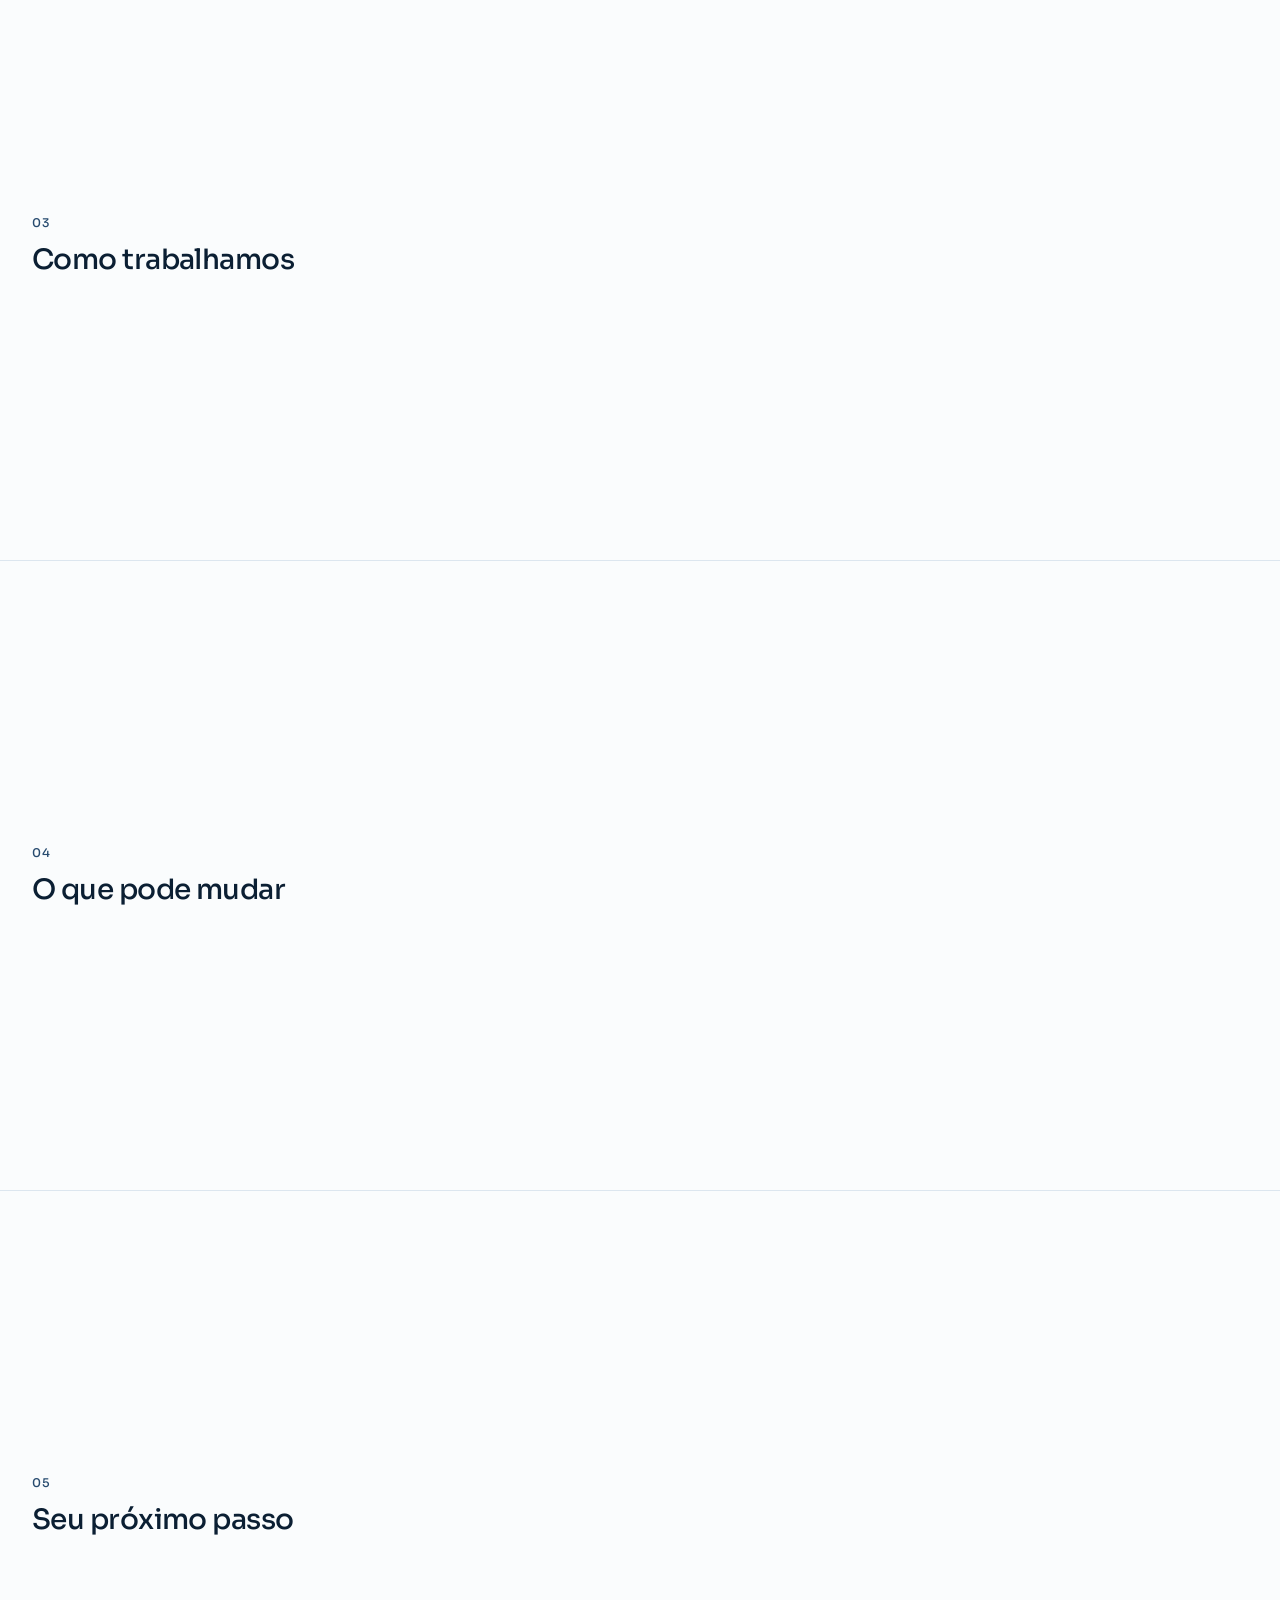
==== commit 12f00693: "Imagens: paisagem renomeada para paisagemmobile.webp e texturas mineral removidas Co-Authored-By: Cl" ====
--- a/index.html
+++ b/index.html
@@ -48,7 +48,7 @@
     })();
   </script>
 
-  <link rel="preload" as="image" href="img/home-paisagem.webp" type="image/webp" fetchpriority="high">
+  <link rel="preload" as="image" href="img/paisagemmobile.webp" type="image/webp" fetchpriority="high">
 
   <link rel="preconnect" href="https://fonts.googleapis.com">
   <link rel="preconnect" href="https://fonts.gstatic.com" crossorigin>
@@ -111,7 +111,7 @@
     <!-- ============================================================
          01 — Abertura e Home
          Camadas independentes, de trás para frente:
-         1. paisagem (img/home-paisagem.webp)
+         1. paisagem (img/paisagemmobile.webp)
          2. arquitetura do portal (WebGL) + logo original (SVG), controlados por js/intro.js
          3. véu de leitura
          4. interface
@@ -120,8 +120,8 @@
 
       <div class="scene" aria-hidden="true">
         <!-- Paisagem em dois planos da mesma imagem: céu/montanhas (distante) e água próxima. -->
-        <img class="scene__landscape" src="img/home-paisagem.webp" alt="" width="941" height="1672" fetchpriority="high" decoding="async" data-landscape>
-        <img class="scene__landscape scene__landscape--near" src="img/home-paisagem.webp" alt="" width="941" height="1672" decoding="async" data-landscape-near>
+        <img class="scene__landscape" src="img/paisagemmobile.webp" alt="" width="941" height="1672" fetchpriority="high" decoding="async" data-landscape>
+        <img class="scene__landscape scene__landscape--near" src="img/paisagemmobile.webp" alt="" width="941" height="1672" decoding="async" data-landscape-near>
 
         <!--
           Portal. Paths da logo copiados sem alteração de brand/wemai-logo-principal.svg.
